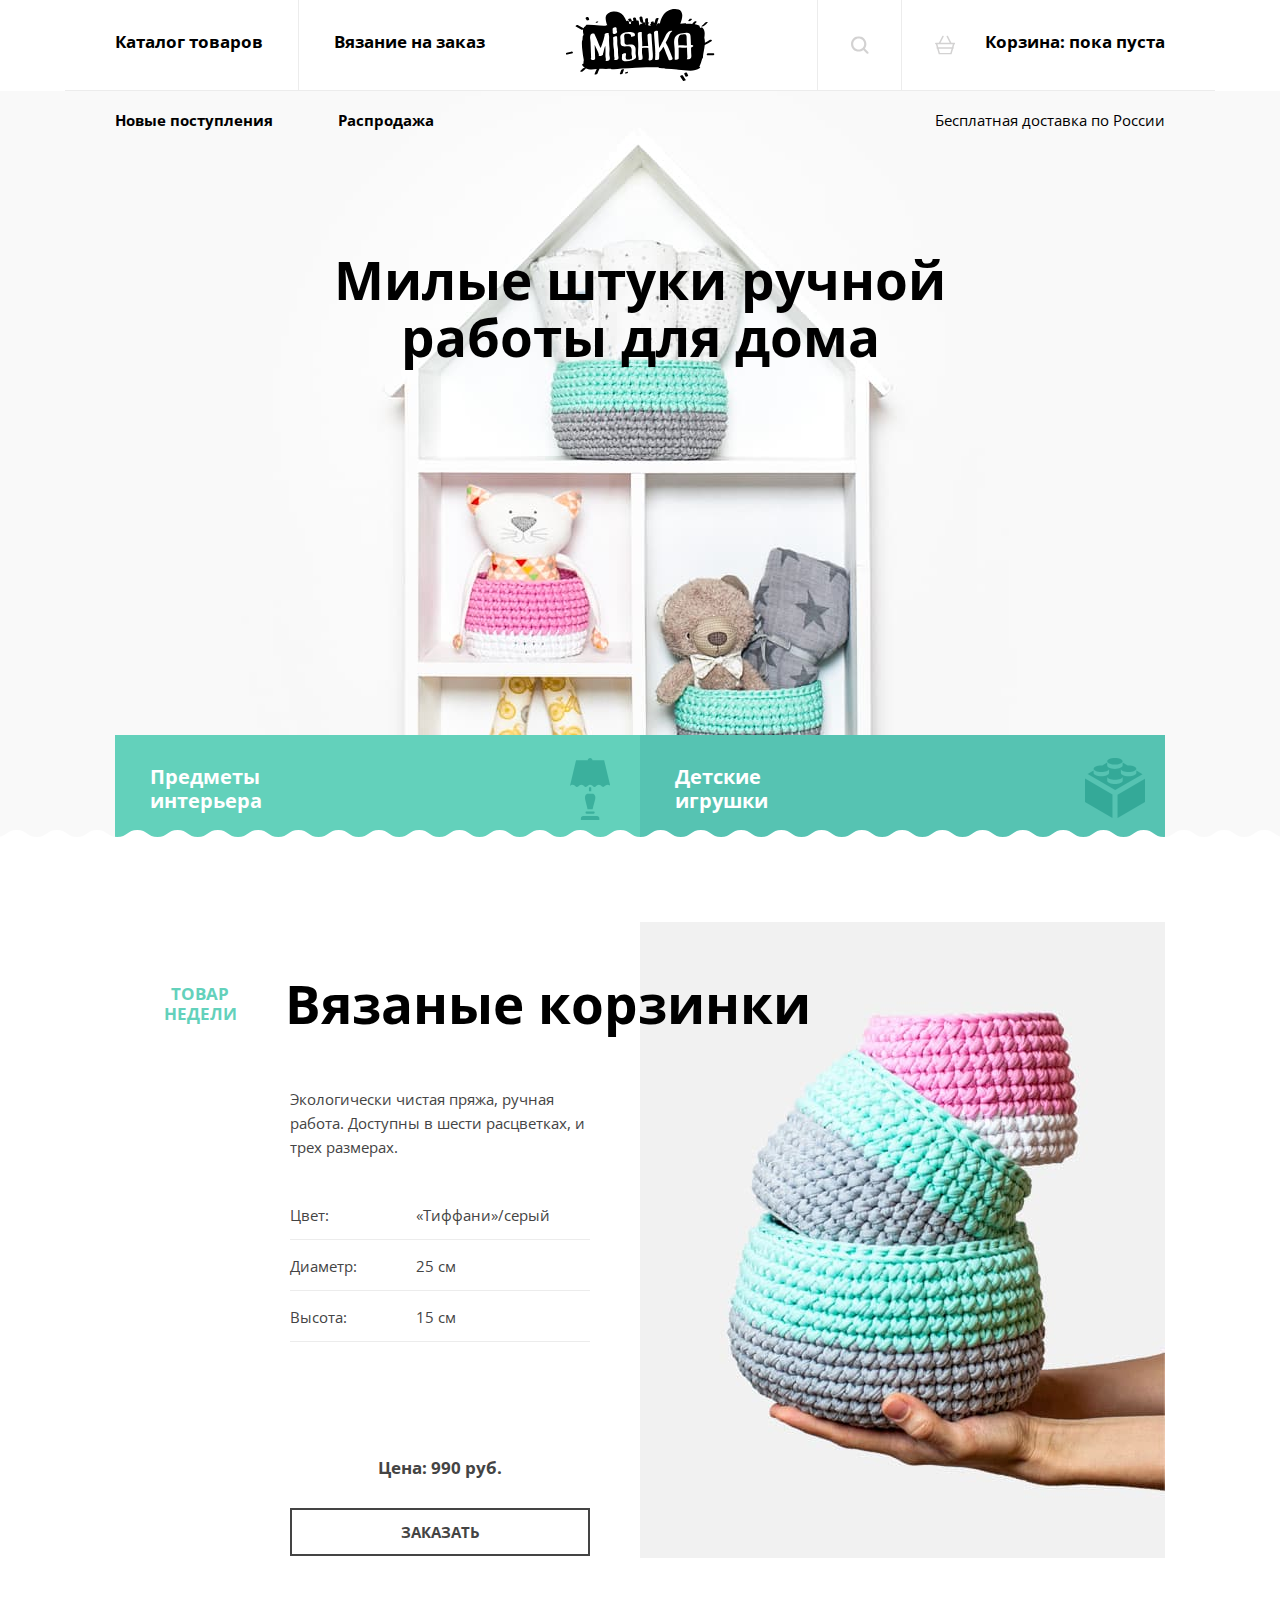
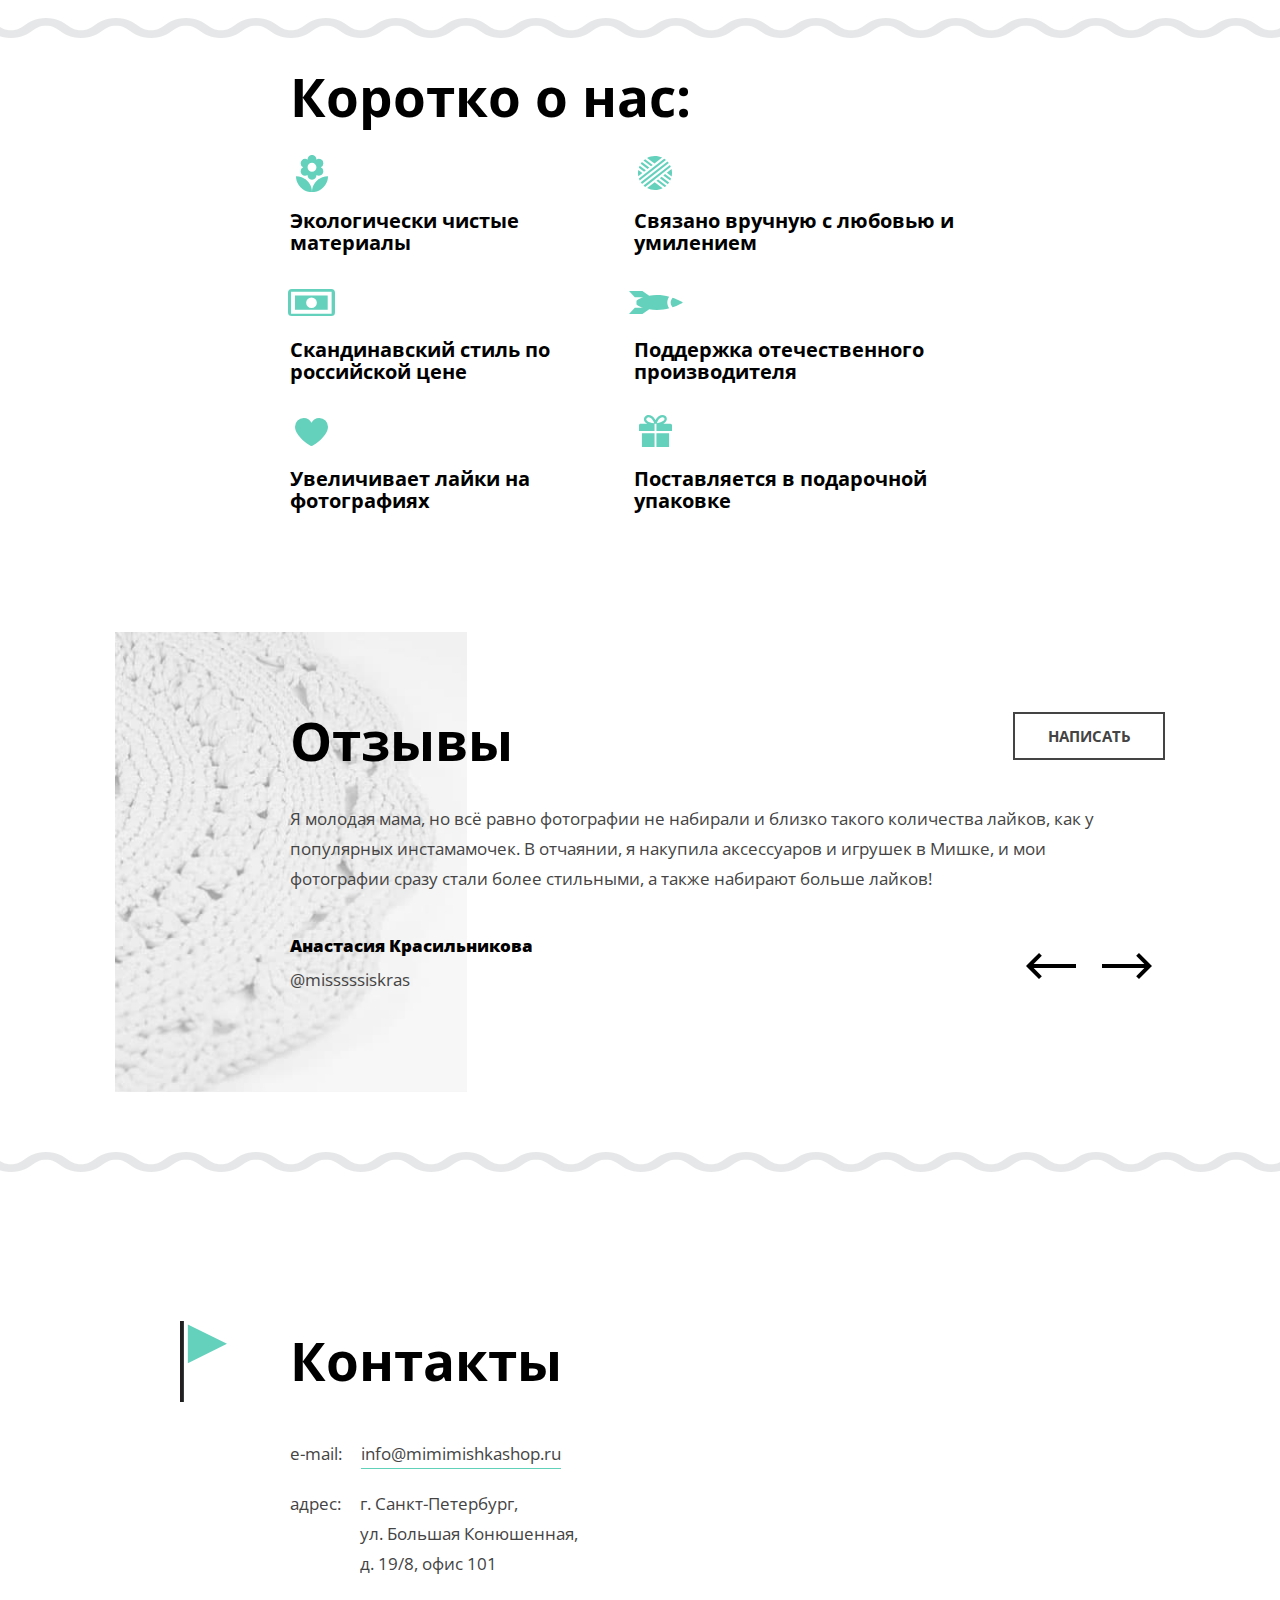
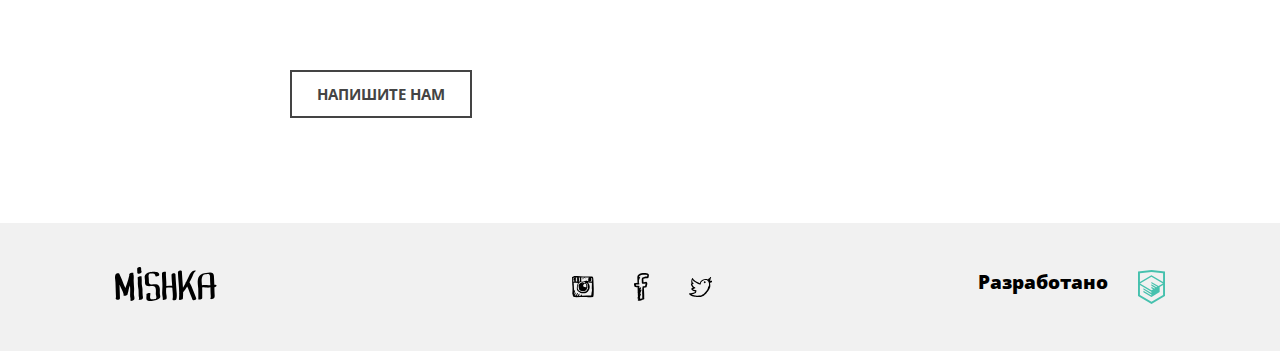
==== index.html @ 8f95d38f "ПÐраÐштinit" ====
<!DOCTYPE html>
<html lang="ru">
  <head>
    <meta charset="utf-8">
    <meta name="viewport" content="width=device-width, initial-scale=1">
    <title>HTML Academy: Мишка</title>
    <link href="https://fonts.googleapis.com/css?family=Open+Sans:400,700&display=swap&subset=cyrillic" rel="stylesheet">
    <link rel="stylesheet" href="css/style.css">
  </head>
  <body>
    <header class="header">
      <a class="header__logo">
        <picture>
          <source media="(min-width: 1150px)" srcset="img/logo-desktop.svg">
          <source media="(min-width: 768px)" srcset="img/logo-tablet.svg">
          <img class="header__logo-img" src="img/logo-mobile.svg" width="86" height="35" alt="Интернет магазин вещей ручной работы Мишка">
        </picture>
      </a>
      <button class="header__burger header__burger--closed header__burger--nojs" type="button">
        <span class="visually-hidden">Открыть меню</span>
      </button>
      <nav class="header__nav-wrp">
          <ul class="header__nav-list header__nav-list--first">
            <li class="header__nav-item header__nav-item--less">
              <a href="catalog.html" class="header__nav-link">Каталог товаров</a>
            </li>
            <li class="header__nav-item header__nav-item--less">
              <a href="form.html" class="header__nav-link">Вязание на заказ</a>
            </li>
          </ul>
          <ul class="header__nav-list header__nav-list--second">
              <li class="header__nav-item header__nav-item--svg">
                <a class="header__nav-link header__nav-link--search" title="Поиск по сайту" href="">
                  <svg class="header__nav-svg" version="1.1" id="Layer_1" xmlns="http://www.w3.org/2000/svg" xmlns:xlink="http://www.w3.org/1999/xlink" x="0px" y="0px" width="17.6px" height="17.6px" fill="#d3d2d2" viewBox="-0.8 -0.8 17.6 17.6" enable-background="new -0.8 -0.8 17.6 17.6" xml:space="preserve">
                    <path d="M16.47,14.93l-3.415-3.415C14.02,10.226,14.6,8.634,14.6,6.899c0-4.253-3.447-7.699-7.7-7.699 S-0.8,2.646-0.8,6.899s3.446,7.7,7.699,7.7c1.734,0,3.326-0.58,4.613-1.546l3.417,3.416c0.203,0.202,0.418,0.33,0.771,0.33 c0.607,0,1.1-0.492,1.1-1.1C16.8,15.459,16.739,15.2,16.47,14.93z M1.399,6.899c0-3.038,2.462-5.5,5.5-5.5s5.5,2.462,5.5,5.5 s-2.462,5.5-5.5,5.5S1.399,9.938,1.399,6.899z"/>
                  </svg>                  
                Поиск по сайту</a>
              </li>
              <li class="header__nav-item header__nav-item--svg">
                <a class="header__nav-link" title="Корзина" href="">
                  <svg class="header__nav-svg" version="1.1" id="Layer_1" xmlns="http://www.w3.org/2000/svg" xmlns:xlink="http://www.w3.org/1999/xlink" x="0px" y="0px" width="20.294px" height="18.849px" fill="#d3d2d2" viewBox="264.205 370.961 20.294 18.849" enable-background="new 264.205 370.961 20.294 18.849" xml:space="preserve">
                    <path d="M283.75,378.19h-3.151l-3.407-6.814c-0.185-0.37-0.634-0.52-1.006-0.335 c-0.371,0.186-0.521,0.636-0.335,1.006l3.071,6.143h-9.138l3.072-6.143c0.185-0.371,0.035-0.821-0.335-1.006 c-0.37-0.185-0.821-0.035-1.006,0.335l-3.407,6.814h-3.151c-0.414,0-0.75,0.336-0.75,0.75s0.336,0.75,0.75,0.75h0.157l0.855,2.991 c-0.187,0.137-0.316,0.347-0.316,0.595c0,0.396,0.309,0.71,0.697,0.739l1.656,5.795h12.697l1.656-5.795 c0.388-0.028,0.698-0.344,0.698-0.739c0-0.249-0.129-0.459-0.316-0.596l0.854-2.991h0.157c0.414,0,0.75-0.336,0.75-0.75 S284.164,378.19,283.75,378.19z M279.569,388.311h-10.433l-1.224-4.284h12.881L279.569,388.311z M281.222,382.526h-13.739 l-0.81-2.836h15.359L281.222,382.526z"/>
                  </svg>
                Корзина: пока пуста</a>
              </li>
          </ul>
          <ul class="header__nav-list header__nav-list--third">
            <li class="header__nav-item header__nav-item--lesstwo">
              <a class="header__nav-link" href="">
                Новые поступления
              </a>
            </li>
            <li class="header__nav-item header__nav-item--lesstwo">
              <a class="header__nav-link" href="">
                Распродажа
              </a>
            </li>
          </ul>
          <ul class="header__nav-list header__nav-list--small">
            <li class="header__nav-item header__nav-item--small">
              <p class="header__nav-info">
                Бесплатная доставка по России
              </p>
            </li>
          </ul>
      </nav>
    </header>
    <main class="main">
      <div class="main__title-index-wrap">
        <h1 class="box main__title-index">Милые штуки ручной работы для дома</h1>
      </div>
      <section class="category">
        <ul class="category__list">
          <li class="category__item category__item--subject">
            <a class="category__link category__link--interior" href="">Предметы<br> интерьера</a>
          </li>
          <li class="category__item category__item--toy">
            <a class="category__link category__link--toy" href="">Детские<br> игрушки</a>
          </li>
        </ul>
      </section>
      <section class="box weekly-product">
        <div class="weekly-product__title-wrapper">
          <h2 class="weekly-product__title">Вязаные корзинки</h2>
          <h3 class="weekly-product__subtitle">Товар недели</h3>
        </div>
        <div class="weekly-product__wrapper" >
          <div class="weekly-product__inner">
            <p class="weekly-product__text">Экологически чистая пряжа, ручная работа. Доступны в шести расцветках, и трех размерах.</p>
            <table class="weekly-product__desc">
              <tr>
                <td class="weekly-product__field">Цвет:</td>
                <td class="weekly-product__value">«Тиффани»/серый</td>
              </tr>
              <tr>
                <td class="weekly-product__field">Диаметр:</td>
                <td class="weekly-product__value">25 см</td>
              </tr>
              <tr>
                <td class="weekly-product__field">Высота:</td>
                <td class="weekly-product__value">15 см</td>
              </tr>
            </table>
          </div>
          <div class="weekly-product__wrap-img">
            <picture>
              <source media="(min-width: 1150px)" srcset="img/triple-set-desktop@1x.jpg 1x, img/triple-set-desktop@2x.jpg 2x">
              <source media="(min-width: 768px)" srcset="img/triple-set-tablet@1x.jpg 1x, img/triple-set-tablet@2x.jpg 2x">
              <img class="weekly-product__img" src="img/triple-set-mobile@1x.jpg" srcset="img/triple-set-mobile@2x.jpg 2x" width="" height="" alt="Вязаные корзинки">
            </picture>
          </div>
          <div class="weekly-product__inner-two">
            <p class="weekly-product__price">Цена: 990 руб.</p>
            <a class="button weekly-product__button" href="">Заказать</a>
          </div>
        </div>
      </section>
      <section class="box about-us">
        <h2 class="about-us__title">Коротко о нас:</h2>
        <ul class="about-us__list">
          <div class="about-us__wrap-first">
            <li class="about-us__item about-us__item--flower">
              Экологически чистые материалы
            </li>
            <li class="about-us__item about-us__item--money">
              Скандинавский стиль по российской цене
            </li>
            <li class="about-us__item about-us__item--heart">
              Увеличивает лайки на фотографиях
            </li>
          </div>
          <div class="about-us__wrap-second">
            <li class="about-us__item about-us__item--ball">
              Связано вручную с любовью и умилением
            </li>
            <li class="about-us__item about-us__item--rocket">
              Поддержка отечественного производителя
            </li>
            <li class="about-us__item about-us__item--gift">
              Поставляется в подарочной упаковке
            </li>
          </div>
        </ul>
      </section>
      <section class="box reviews">
        <div class="reviews__wrap-first">
          <h2 class="reviews__title">Отзывы</h2>
          <ul class="reviews__list">
            <li class="reviews__item">
              <blockquote class="reviews__comment">
                <p class="reviews__text">
                  Я молодая мама, но всё равно фотографии не набирали и близко такого количества лайков, как у популярных инстамамочек. В отчаянии, я накупила аксессуаров и игрушек в Мишке, и мои фотографии сразу стали более стильными, а также набирают больше лайков!
                </p>
                <strong class="reviews__author">Анастасия Красильникова</strong>
                <a href="" class="reviews__link">@misssssiskras</a>
              </blockquote>
            </li>
          </ul>
        </div>
        <div class="reviews__wrap-second">
          <div class="reviews__wrap-arrow">
            <button class="reviews__arrow" type="button">
              <img class="reviews__arrow-img" src="img/icon-left-arrow.svg" alt="Предыдущий отзыв">
            </button>
            <button class="reviews__arrow" type="button">
              <img class="reviews__arrow-img" src="img/icon-right-arrow.svg" alt="Следующий отзыв">
            </button>
          </div>
          <a class="button reviews__button" href="">Написать</a>
        </div>
      </section>
      <section class="contacts">
        <div class="contacts__wrapper">
          <address class="box contacts__address address">
            <h2 class="address__title">Контакты</h2>
            <div class="address__wrap">
              <div class="address__wrap-mail">
                <span class="address__subtitle">e-mail:</span>
                <a class="address__text address__text--link" href="mailto:info@mimimishkashop.ru">info@mimimishkashop.ru</a>
              </div>
              <div class="address__wrap-adrs">
                <span class="address__subtitle">адрес:</span>
                <p class="address__text">г. Санкт-Петербург,<br>
                  ул. Большая Конюшенная,<br>
                  д. 19/8, офис 101
                </p>
              </div>
            </div>
          </address>
          <section class="contacts__map">
            <iframe class="contacts__iframe" src="https://www.google.com/maps/embed?pb=!1m18!1m12!1m3!1d1998.6037872533261!2d30.320858715717414!3d59.93871648187617!2m3!1f0!2f0!3f0!3m2!1i1024!2i768!4f13.1!3m3!1m2!1s0x4696310fca145cc1%3A0x42b32648d8238007!2z0JHQvtC70YzRiNCw0Y8g0JrQvtC90Y7RiNC10L3QvdCw0Y8g0YPQuy4sIDE5LzgsINCh0LDQvdC60YIt0J_QtdGC0LXRgNCx0YPRgNCzLCDQoNC-0YHRgdC40Y8sIDE5MTE4Ng!5e0!3m2!1sru!2sua!4v1575558655954!5m2!1sru!2sua" width="" height="" frameborder="0" style="border:0;" allowfullscreen=""></iframe>
          </section>
          <div class="box contacts__wrap-button">
            <a class="button contacts__button" href="">Напишите нам</a>
          </div>
        </div>
      </section>
    </main>
    <footer class="footer">
      <div class="box footer__wrapper">
        <a class="footer__logo">
          <svg width="101.615px" height="34.056px" fill="#000">
            <g>
              <path d="M19.135,21.495c-0.083-2.683-0.51-5.347-0.475-8.035c0.028-2.174,0.389-4.41-0.36-6.495 c0.047-0.237,0.096-0.473,0.14-0.711c0.193-1.045-3.271-0.492-3.813,0.464c-0.343,0.28-0.519,0.615-0.375,0.957 c0.037,0.086,0.069,0.174,0.102,0.261c-0.656,3.204-1.57,6.306-2.621,9.412c-0.402,1.188-0.888,2.349-1.298,3.533 c-0.582-1.104-1.169-2.194-1.643-3.377C7.418,14.071,6.18,10.602,4.505,7.298C4.695,5.77,1.301,5.93,0.632,7.33 c-0.809,1.694-0.705,3.403-0.438,5.214c0.3,2.042,0.353,4.05,0.377,6.111c0.047,3.976,0.358,7.943,0.417,11.919 c-0.354,0.395-0.461,0.881-0.091,1.375c0.162,0.216,0.361,0.382,0.571,0.549c0.904,0.724,3.5,0.107,3.496-1.271 c-0.014-4.123-0.312-8.238-0.42-12.358c-0.011-0.404-0.018-0.807-0.024-1.21c0.057,0.145,0.114,0.29,0.171,0.434 c0.64,1.604,1.31,3.163,2.185,4.654c0.868,1.478,1.303,3.064,1.803,4.677c-0.189,0.217-0.303,0.462-0.233,0.708 c-0.039,0.18,0.07,0.292,0.251,0.36c0.639,0.548,1.841,0.274,2.509-0.007c0.287-0.121,0.561-0.261,0.826-0.424 c0.345-0.212,0.883-0.679,0.729-1.159c-0.03-0.093-0.058-0.186-0.087-0.279c0.47-1.27,0.709-2.589,0.965-3.93 c0.272-1.428,0.782-2.78,1.295-4.133c0.052,0.619,0.106,1.238,0.156,1.855c0.204,2.554,0.033,5.072,0.007,7.626 c-0.008,0.847,0.054,1.633,0.219,2.461c0.068,0.343,0.367,1.808,0.281,1.887c-0.611,0.564-0.433,1.257,0.385,1.437 c0.915,0.201,2.081-0.105,2.77-0.742c1.198-1.106,0.632-2.845,0.361-4.241C18.661,26.501,19.208,23.879,19.135,21.495z"/>
              <path d="M27.499,22.17c-0.074-1.988-0.765-3.862-0.774-5.872c-0.011-2.305,0.181-4.593-0.155-6.886 c-0.106-0.725-4.056,0.1-3.917,1.05c0.309,2.11,0.197,4.229,0.159,6.354c-0.037,2.044,0.468,3.898,0.73,5.904 c0.269,2.054-0.084,4.157,0.149,6.213c0.109,0.962,0.75,2.743,0.089,3.58c-0.42,0.532,1.469,0.342,1.553,0.326 c0.769-0.142,1.793-0.392,2.304-1.038c0.653-0.828,0.196-2.426,0.053-3.357C27.374,26.385,27.576,24.249,27.499,22.17z"/>
              <path d="M43.828,18.851c-2.062-2.784-5.889-0.78-8.561-1.54c-1.377-0.392-1.395-2.271-1.392-3.396 c0.004-1.426-0.114-2.732-0.273-4.146c-0.119-1.052-0.024-2.121,0.746-2.904c0.142-0.144,0.859-0.336,0.81-0.339 c0.354-0.061,0.676-0.076,1.067-0.093c1.549-0.066,4.613,0.232,4.019,2.483c-0.266,1.01,3.596,0.431,3.877-0.637 c1.213-4.598-7.284-3.714-9.686-3.078C32.225,5.789,29.787,7.047,29.66,9.6c-0.061,1.219,0.273,2.379,0.325,3.587 c0.061,1.39-0.198,2.776,0.289,4.118c1.082,2.982,5.52,1.576,7.778,1.745c3.845,0.287,2.697,5.469,2.748,7.883 c0.027,1.288,1.181,3.429,0.211,4.507c-0.595,0.662-1.982,0.699-2.792,0.768c-0.813,0.068-2.201,0.312-2.742-0.461 c-0.993-1.418,0.091-3.799-0.121-5.425c-0.121-0.924-4.066-0.095-3.917,1.05c0.342,2.627-1.399,6.145,2.402,6.596 c2.441,0.289,5.191-0.161,7.5-0.928c1.196-0.396,2.307-0.942,3.243-1.793c1.035-0.941,0.694-2.348,0.417-3.547 C44.324,24.782,45.732,21.421,43.828,18.851z"/>
              <path d="M61.155,18.662c-0.122-3.777-0.69-7.513-0.706-11.297c-0.008-1.971-3.963-1.305-3.957,0.343 c0.015,3.608,0.497,7.167,0.682,10.764c0.004,0.074,0.008,0.147,0.013,0.221c-1.949-0.018-3.899,0.177-5.853,0.246 c0.201-4.633-0.611-9.227-0.435-13.857c0.022-0.582-3.874-0.09-3.917,1.049c-0.171,4.475,0.587,8.915,0.453,13.392 c-0.064,2.136-0.245,4.264-0.259,6.402c-0.007,1.095,0.171,2.183,0.329,3.263c0.146,0.999,0.484,2.331,0.182,3.318 c-0.237,0.772,3.561,0.29,3.862-0.694c0.544-1.778-0.222-4.039-0.405-5.839c-0.175-1.725-0.039-3.499,0.083-5.248 c2.03-0.13,4.059-0.297,6.08-0.012c0.09,1.378,0.196,2.754,0.322,4.134c0.105,1.157,0.179,2.313,0.196,3.475 c0.015,1.019,0.142,2.496-0.221,3.461c-0.773,2.057,3.15,1.889,3.723,0.364c0.703-1.87,0.502-4.199,0.383-6.164 C61.562,23.54,61.233,21.109,61.155,18.662z"/>
              <path d="M78.087,23.136c-0.939-2.758-2.373-5.177-3.616-7.797c1.001-1.949,2.018-3.898,2.932-5.888 c0.831-1.808,1.446-3.819,3.08-5.092c0.574-0.447,0.55-0.896-0.255-0.951c-0.875-0.061-2.064,0.192-2.77,0.742 c-1.485,1.158-2.427,2.563-3.201,4.268c-0.932,2.051-1.896,4.063-2.914,6.075c-0.074,0.147-0.149,0.295-0.224,0.443 c-0.49,0.315-0.785,0.762-0.639,1.266c-0.792,1.563-1.6,3.117-2.499,4.61c-0.299-5.534-0.955-11.061-1.15-16.6 c-0.045-1.27-3.971-0.479-3.917,1.049c0.243,6.868,1.219,13.719,1.286,20.587c-0.016,0.017-0.031,0.034-0.047,0.051 c-0.301,0.308-0.19,0.494,0.051,0.602c0.002,1.75-0.059,3.501-0.209,5.254c-0.472,0.745,0.463,1.139,1.084,1.139 c0.032,0,0.064,0,0.096,0c0.739,0,2.626-0.35,2.718-1.364c0.191-2.1,0.251-4.196,0.232-6.291c1.59-1.715,2.89-3.63,4.055-5.635 c0.759,1.48,1.482,2.972,1.989,4.582c0.861,2.741,2.299,5.261,3.131,8.014c0.544,1.806,4.457,0.738,3.917-1.049 C80.388,28.398,79.013,25.854,78.087,23.136z"/>
              <path d="M101.59,18.501c-0.21-0.832-1.372-0.849-2.271-0.77c-0.012-0.335-0.02-0.671-0.036-1.006 c-0.125-2.661-0.165-5.379-0.392-8.032c-0.209-2.458-1.585-3.337-3.972-3.247c-2.416,0.092-5.229,0.527-7.482,1.403 c-2.607,1.014-4.058,2.935-4.559,5.681c-0.549,3.014,0.24,6.219,0.373,9.246c0.154,3.503,0.066,7.014,0.062,10.519 c0,0.573,3.916,0.031,3.917-1.049c0.003-2.776,0.042-5.551,0-8.327c-0.013-0.818-0.051-1.632-0.102-2.444 c1.369-0.593,3.687,0.012,5.05,0.141c1.107,0.104,2.169-0.166,3.244-0.292c0.021,2.312,0.107,4.635,0.202,6.944 c0.049,1.184,0.477,3.53-0.354,4.511c-0.437,0.516,1.48,0.343,1.555,0.33c0.793-0.146,1.761-0.401,2.303-1.041 c0.949-1.12,0.456-3.79,0.401-5.126c-0.078-1.91-0.102-3.824-0.141-5.737C100.542,20.058,101.805,19.351,101.59,18.501z M86.972,18.351c-0.103-1.245-0.217-2.49-0.303-3.743c-0.16-2.331,0.117-5.583,2.29-6.999c0.58-0.379,1.675-0.315,2.354-0.438 c0.97-0.176,1.956-0.389,2.829,0.19c1.21,0.802,0.912,3.657,0.911,4.869c-0.003,2.005,0.207,4.001,0.31,6.003 c-0.552,0.055-1.111,0.089-1.683,0.076C91.394,18.256,89.136,17.896,86.972,18.351z"/>
              <path d="M24.108,6.7c0.521-0.05,1.045-0.226,1.477-0.524c0.085-0.072,0.171-0.144,0.256-0.216c0.52-0.335,0.972-0.827,0.728-1.361 c-0.504-1.105-0.423-2.231-0.416-3.414c0.006-0.958-0.963-1.246-1.781-1.174c-0.723,0.063-2.168,0.581-2.175,1.52 c-0.006,0.993-0.071,2.016,0.109,2.992c-0.047,0.113-0.074,0.239-0.104,0.355c-0.055,0.212,0.016,0.42,0.142,0.59 c0,0.045,0.002,0.089,0.002,0.134c0.005,0.112,0.01,0.224,0.015,0.335c0.073,0.232,0.216,0.409,0.429,0.53 C23.178,6.7,23.668,6.742,24.108,6.7z"/>
            </g>
          </svg>          
        </a>
        <ul class="footer__social-list">
          <li class="footer__social-item">
            <a class="footer__social-link" href="https://www.instagram.com/">
              <svg version="1.1" id="Layer_1" xmlns="http://www.w3.org/2000/svg" xmlns:xlink="http://www.w3.org/1999/xlink" x="0px" y="0px" width="21.769px" height="21.334px" fill="#000" viewBox="53.115 53.19 21.769 21.334" enable-background="new 53.115 53.19 21.769 21.334" xml:space="preserve">
                <g id="instagram">
                  <g>
                    <path d="M74.881,65.336c-0.013-2.395-0.344-4.788-0.303-7.135c-0.023-0.788-0.086-1.535-0.152-2.278 c-0.105-0.3-0.111-0.699-0.152-1.062c-0.26-0.17-0.222-0.64-0.456-0.835c-0.423-0.233-1.201-0.114-1.744-0.22 c-0.657-0.026-1.254-0.115-1.899-0.153c-1.936-0.101-3.973-0.076-5.996-0.076c-2.001,0-3.954-0.145-5.695-0.379h-2.202 c-0.097,0.004-0.105,0.098-0.227,0.076c-0.599,0.034-1.077,0.188-1.595,0.303c-0.21,0.119-0.421,0.235-0.683,0.304 c-0.136,0.192-0.513,0.145-0.607,0.379c-0.186,0.212,0.185,0.451,0,0.607v0.911c0.173,0.13,0.027,0.58,0.075,0.835v0.987 c-0.017,1.281,0.134,2.397,0.076,3.72c0.467,2.762,0.374,6.537,0.076,9.413c0.155,0.579,0.363,1.105,0.455,1.746 c0.256,0.479,0.335,1.133,0.683,1.52c0.502,0.206,1.233,0.186,1.898,0.229c0.383,0.098,0.667,0.293,1.14,0.30 c2.843-0.21,5.496-0.154,8.427-0.229c2.704,0.24,5.802,0.188,8.275-0.228c0.195-0.134,0.128-0.529,0.228-0.76 c-0.056-0.385,0.207-0.449,0.228-0.759C74.862,70.157,74.895,67.763,74.881,65.336z M61.899,59.111 c0.757-0.153,1.48-0.341,2.429-0.304c0.71,0.076,1.287,0.283,1.897,0.456c0.116,0.184-0.243,0.547,0.153,0.684v0.076 c0.059,0.017,0.149,0.002,0.151,0.076c0.445,0.035,0.794,0.167,1.063,0.379c0.45,0.055,0.536,0.476,1.138,0.3 c-0.091,0.213-0.084,0.524-0.075,0.835c0.324,1.183,0.475,2.81,0.303,4.252c-0.164,0.163-0.215,0.442-0.303,0.683 c-0.311,0.322-0.481,0.785-0.836,1.062c-0.095,0.236-0.25,0.408-0.454,0.533c-0.116,0.213-0.206,0.452-0.457,0.53 c-0.298,0.163-0.577,0.011-0.834-0.076c-0.446,0.162-0.904,0.312-1.215,0.607c-0.816-0.096-1.648-0.175-2.43-0.304 c-0.242-0.139-0.487-0.273-0.835-0.305c-0.227-0.204-0.496-0.364-0.836-0.455c-0.101-0.127-0.337-0.118-0.455-0.229 c-0.198-0.029-0.229-0.227-0.456-0.229c-0.118-0.412-0.443-0.618-0.532-1.062c-0.226-0.331-0.308-0.805-0.455-1.215 c-0.043-1.434,0.091-2.692,0.379-3.796c0.346-0.591,0.779-1.094,1.138-1.67c0.249,0.021,0.365-0.09,0.38-0.304 c0.306,0.053,0.434-0.072,0.684-0.075C61.698,59.568,61.71,59.251,61.899,59.111z M60.229,56.378 c-0.117-0.263-0.066-0.691-0.075-1.062c-0.007-0.285,0.278-0.279,0.304-0.532c-0.003-0.074-0.093-0.059-0.152-0.076 c0.126-0.146,0.701-0.097,0.834,0c0.132,0.537-0.354,0.455-0.531,0.684c0.011,0.167,0.322,0.032,0.456,0.076 c0.029,0.854-0.059,1.496,0,2.202h-0.456c-0.007,0.234,0.229,0.226,0.456,0.228c-0.059,0.286,0.092,0.363,0.075,0.607 c-0.226,0.153-0.716,0.042-1.062,0.075C59.975,57.986,60.313,57.205,60.229,56.378z M59.546,54.784 c0.088-0.013,0.134,0.016,0.151,0.076c0.179,0.253,0.01,0.683-0.076,0.911C59.448,55.592,59.595,55.089,59.546,54.784z M59.698,56.606c-0.132-0.069-0.168-0.237-0.152-0.456C59.678,56.221,59.713,56.388,59.698,56.606z M59.698,57.973 c-0.058,0.139-0.082-0.045-0.076-0.152C59.68,57.682,59.703,57.866,59.698,57.973z M59.546,58.201 c0.175-0.024,0.084,0.219,0.228,0.227c-0.009,0.193-0.283,0.179-0.38,0.077C59.433,58.393,59.507,58.312,59.546,58.201z M57.192,56.985c0.006-0.108,0.013-0.214-0.076-0.228c-0.073-0.733,0.13-1.415,0-1.973c0.25-0.155,0.769-0.042,1.139-0.077v1.139 c-0.088,0.064-0.203,0.101-0.379,0.077c-0.054,0.28,0.324,0.131,0.379,0.304c0.008,0.853-0.056,1.777,0.152,2.429 c-0.565-0.059-0.906,0.107-1.442,0.076c0.097-0.612-0.019-1.435,0.531-1.594C57.484,56.997,57.239,57.091,57.192,56.985z M56.661,56.985c-0.204,0.021-0.217-0.534-0.077-0.607C56.912,56.384,56.833,56.879,56.661,56.985z M56.509,57.973 c0.077-0.312,0.034-0.304,0.075-0.683C56.812,57.303,56.844,58.06,56.509,57.973z M56.737,55.923 c-0.263,0.054-0.273-0.266-0.153-0.38C56.847,55.49,56.856,55.81,56.737,55.923z M56.737,54.784 c0.033,0.159-0.052,0.201-0.076,0.304c-0.176,0.023-0.084-0.219-0.229-0.229C56.457,54.757,56.623,54.797,56.737,54.784z M56.509,58.505c0.148-0.031,0.11,0.345-0.076,0.227C56.473,58.67,56.512,58.608,56.509,58.505z M55.825,54.784 c0.029,0.259-0.438,0.32-0.379,0H55.825z M54.838,54.86c-0.034,0.219-0.326,0.179-0.379,0.379 C54.245,55.069,54.543,54.771,54.838,54.86z M54.383,55.619c0.226-0.205,0.451-0.41,0.684-0.607 c-0.021-0.123,0.071-0.131,0.076-0.228h0.229c0.102,0.381-0.261,0.296-0.305,0.531c0.021,0.122-0.072,0.131-0.075,0.227 c0.02,0.335,0.121,0.588,0.075,0.988c-0.27,0.008-0.276,0.28-0.607,0.227C54.482,56.329,54.325,56.083,54.383,55.619z M54.459,58.884V57.29c0.195-0.185,0.396-0.364,0.607-0.532c0.295,0.489,0.179,1.392,0.455,1.897 C55.246,58.812,54.771,58.766,54.459,58.884z M72.68,69.968c-0.109,0.954-0.158,1.968-0.379,2.809 c-2.89,0.123-6.02,0.005-8.883,0.153c-0.199,0.045-0.273-0.031-0.229-0.229c-0.253,0-0.258,0.247-0.531,0.229 c0.201-0.336,0.438-0.898,0.151-1.291c-0.797,0.013-0.797,0.821-1.138,1.291c-0.686-0.053-1.137,0.127-1.823,0.075 c0.18-0.705,0.75-1.021,0.911-1.745c-0.395-0.55-0.989,0.138-1.214,0.455c-0.204,0.48-0.557,0.81-0.76,1.29H57.8 c0.238-0.469,0.489-0.926,0.759-1.366c0.171-0.512,0.625-0.741,0.683-1.367c-0.157-0.28-0.42-0.029-0.683,0 c-0.123,0.182-0.272,0.335-0.38,0.531c-0.232,0.376-0.501,0.714-0.684,1.14c-0.181,0.208-0.335,0.003-0.53,0.227 c-0.389,0.271-0.581,0.736-0.988,0.987c-0.174-0.06,0.039-0.356,0.153-0.38c0.045-0.181-0.096-0.55,0.075-0.607 c0.063-0.366,0.212-0.647,0.379-0.91c0.119-0.742,0.521-1.199,0.684-1.898c-0.559,0.099-0.674,0.643-0.988,0.987 c-0.212,0.445-0.542,0.772-0.683,1.291c-0.174-0.131-0.028-0.58-0.076-0.836c0.122-0.586,0.298-1.119,0.38-1.746 c0.133-0.22,0.173-0.535,0.228-0.834c0.168-0.209,0.046-0.61-0.077-0.761c-0.226,0.027-0.374,0.133-0.455,0.304 c-0.192-0.032-0.193,0.506-0.304,0.304c-0.045-2.587-0.451-4.812-0.456-7.438c0.026-0.331-0.183-0.424-0.228-0.685 c1.629,0.028,3.121,0.091,4.783,0.229c-0.089,0.139-0.199,0.257-0.304,0.379c-0.144,0.07-0.226,0.173-0.378,0.304 c-0.604,1.653-0.975,3.984-0.607,6.15c0.229,0.58,0.589,1.029,0.986,1.441c0.907,0.485,1.635,1.149,2.506,1.671 c1.701,0.361,3.84,0.369,5.541,0c0.236-0.12,0.484-0.226,0.685-0.38c1.364-1.242,2.753-2.459,2.961-4.859v-1.367 c-0.197-1.598-0.688-2.905-1.747-3.644c0.331-0.22,1.099,0.043,1.67,0.076c0.223,0.013,0.447,0.014,0.684,0 c0.408-0.024,0.928-0.055,1.443,0c0.144,0.187,0.113,0.544,0.228,0.76c-0.062,1.684-0.192,3.3-0.152,5.087 c0.103,0.454,0.127,0.986,0.229,1.441C73.046,68.209,72.9,69.126,72.68,69.968z M73.059,58.808 c-0.639-0.12-1.232-0.284-1.897-0.379c0.072-0.333,0.799-0.01,0.987-0.228c0.385-0.223,0.295-0.92,0.304-1.51 c0.032-0.348,0.114-0.644,0.076-1.063c-0.401-0.951-1.783-0.421-2.886-0.455c-0.225,0.718-0.47,1.8-0.304,2.657 c0.169,0.49,1.024,0.292,1.519,0.456c-0.14,0.332-0.688,0.057-0.987,0.076c-0.296-0.083-0.707-0.052-0.986-0.151 c-2.285,0.078-4.284,0.004-6.529,0.151c0.117-1.248,0.063-2.465-0.076-3.645h3.112c-0.344,0.364-0.912,0.507-1.29,0.835 c-0.44,0.244-0.861,0.505-1.139,0.911c0.249,0.134,0.535-0.245,0.759-0.379c0.355-0.074,0.479-0.381,0.835-0.455 c0.423-0.438,1.096-0.625,1.67-0.912c0.378-0.022,0.697,0.013,0.987,0.077c1.283,0.007,2.456,0.126,3.796,0.076 c0.614,0.145,1.45,0.069,1.974,0.304c0.107,0.298,0.231,0.579,0.305,0.911C73.297,57.071,73.14,57.901,73.059,58.808z M67.214,55.088C67.324,55.041,67.205,54.996,67.214,55.088L67.214,55.088z M67.214,55.088c-0.529,0.154-1.019,0.348-1.367,0.682 C66.331,55.572,66.906,55.464,67.214,55.088z M68.276,55.695C68.387,55.648,68.269,55.604,68.276,55.695L68.276,55.695z M66.53,56.606c0.727-0.158,1.181-0.591,1.746-0.911c-0.437,0.019-0.592,0.32-0.987,0.379 C67.074,56.291,66.689,56.334,66.53,56.606z M65.847,55.771C65.736,55.818,65.854,55.863,65.847,55.771L65.847,55.771z M65.164,56.378C65.274,56.332,65.156,56.286,65.164,56.378L65.164,56.378z M65.089,56.454c0.063,0.014,0.07-0.03,0.075-0.076 C65.1,56.364,65.092,56.408,65.089,56.454z M65.012,56.53c0.064,0.014,0.072-0.03,0.077-0.076 C65.022,56.441,65.017,56.483,65.012,56.53z M64.178,57.138c0.346-0.134,0.613-0.348,0.834-0.607 C64.664,56.664,64.397,56.878,64.178,57.138z M66.454,58.125c0.533-0.049,0.749-0.416,1.215-0.531 c0.284-0.298,0.784-0.381,0.987-0.76c-0.56,0.023-0.766,0.399-1.216,0.531C67.156,57.662,66.689,57.778,66.454,58.125z M64.178,57.138C63.861,57.064,64.162,57.365,64.178,57.138L64.178,57.138z M63.645,57.517c0.021,0.021,0.115-0.037,0.076-0.077 C63.7,57.42,63.605,57.478,63.645,57.517z M66.454,58.125C66.344,58.172,66.461,58.216,66.454,58.125L66.454,58.125z M65.314,59.946c-0.223-0.231-0.676-0.233-0.986-0.379c-0.697-0.038-1.223,0.093-1.746,0.229c-0.304,0.151-0.607,0.304-0.91,0.454 c-0.266,0.166-0.444,0.417-0.76,0.532c-0.205,0.225-0.352,0.51-0.684,0.607c-0.004,0.223-0.173,0.281-0.304,0.379 c-0.089,0.115-0.094,0.312-0.227,0.381c-0.007,0.12,0.036,0.29-0.076,0.303c0.108,1.512,0.291,2.948,0.683,4.177 c0.287,0.623,0.975,0.846,1.442,1.29c0.589,0.297,1.328,0.444,2.126,0.531c0.277-0.052,0.553-0.105,0.911-0.076 c1.209-0.209,2.098-0.736,2.81-1.441c0.1-0.281,0.252-0.508,0.455-0.684c-0.254-0.671,0.293-1.098,0.455-1.59 c0.002-1.344-0.201-2.48-0.607-3.415c-0.256-0.579-0.92-0.751-1.366-1.139c-0.059-0.018-0.15-0.003-0.151-0.077 C66.11,59.892,65.646,59.789,65.314,59.946z M61.899,64.273c-0.113-0.063-0.109-0.244-0.152-0.379 C62.003,63.816,61.865,64.131,61.899,64.273z M61.975,64.578c0.041-0.117,0.079-0.006,0.076,0.075 C62.011,64.771,61.972,64.658,61.975,64.578z M62.431,62.527c0.015-0.086,0.075-0.042,0.075,0 C62.492,62.614,62.431,62.57,62.431,62.527z M64.101,60.402c-0.203,0.258,0.041,0.576,0.077,0.836 C63.873,61.199,63.604,60.351,64.101,60.402z M64.48,64.35c-0.04-0.038,0.055-0.097,0.076-0.076 C64.596,64.312,64.502,64.371,64.48,64.35z M65.239,67.234c0.034-0.109,0.066,0.008,0.152,0 C65.373,67.331,65.241,67.311,65.239,67.234z M67.44,64.653c-0.233-0.057-0.145,0.208-0.379,0.152 c0.069-0.159,0.118-0.338,0.229-0.455C67.424,64.369,67.462,64.48,67.44,64.653z M66.303,60.857 c0.211,0.119,0.441,0.217,0.606,0.381c0.085,0.219,0.243,0.363,0.38,0.529c0.058,0.778,0.179,1.492,0.151,2.354 c-0.257,0.099-0.438,0.271-0.683,0.381c-0.78-0.006-1.358-0.212-1.897-0.456c-0.171-0.259-0.355-0.505-0.532-0.759v-1.062 c0.17-0.185,0.319-0.391,0.456-0.607c0.228-0.127,0.508-0.201,0.454-0.607c-0.038-0.062-0.078-0.124-0.075-0.229 c0.158,0.045,0.245,0.159,0.379,0.229C65.865,61.028,65.952,60.811,66.303,60.857z"/>
                  </g>
                </g>
              </svg>
            </a>
          </li>
          <li class="footer__social-item">
            <a class="footer__social-link" href="https://www.facebook.com/">
              <svg version="1.1" id="Layer_1" xmlns="http://www.w3.org/2000/svg" xmlns:xlink="http://www.w3.org/1999/xlink" x="0px" y="0px" width="14.962px" height="27.718px" fill="#000" viewBox="56.519 49.996 14.962 27.718" enable-background="new 56.519 49.996 14.962 27.718" xml:space="preserve">
                <g id="facebook">
                  <g>
                    <path d="M68.181,55.188c1.026,0.029,1.993,0,2.681-0.3c0.391-0.818,0.556-1.854,0.619-2.989 c-0.19-0.015-0.062-0.337-0.207-0.399c-0.029-0.202-0.278-0.195-0.309-0.398c-0.277-0.165-0.457-0.422-0.723-0.598 c-0.727-0.162-1.44-0.335-2.164-0.499c-0.849,0.044-1.895-0.103-2.58,0.1c-2.619-0.04-3.997,1.12-5.259,2.392 c-0.023,0.078-0.003,0.197-0.105,0.199c-0.574,1.587-0.125,3.621-0.204,5.581c0.099,0.436,0.107,0.958,0.204,1.395 c-0.998,0.296-2.212,0.387-3.402,0.499c-0.317,0.324-0.178,1.089-0.206,1.693c0.085,0.583,0.278,1.06,0.413,1.595 c0.211,0.193,0.596,0.396,0.825,0.498c0.065,0.029,0.071,0.082,0.103,0.1c0.506,0.268,1.451,0.008,2.268,0.1 c-0.136,1.978,0.256,3.915,0,5.68c0.007,0.327,0.295,0.382,0.208,0.798c-0.001,0.963-0.067,1.99,0.208,2.69 c-0.287,0.455-0.497,0.982-0.415,1.794c0.122,0.016,0.114,0.157,0.105,0.299c-0.075,0.47,0.643,0.175,0.515,0.698 c0.162,0.456-0.428,0.184-0.413,0.498v0.896c0.53,0.285,1.462,0.182,2.268,0.199c0.908-0.419,2.188-0.479,2.785-1.196 c0.459,0.235,0.916-0.014,1.238-0.199c-0.018-0.315,0.273-0.333,0.205-0.698c-0.004-0.328-0.173-0.496-0.103-0.896V71.83 c-0.206-2.293-0.048-4.938-0.309-7.176c0.888-0.105,1.917-0.075,2.578-0.398c0.357-0.451,0.377-1.23,0.516-1.895 c0.177-0.226,0.221-0.583,0.206-0.996c0.19-0.213,0.068-0.729,0.104-1.096c-0.141-0.595-0.168-1.3-0.825-1.39 c-0.884-0.235-2.043,0.595-2.991,0.299c0.049-1.134-0.293-2.342,0-3.388C66.761,55.609,67.461,55.39,68.181,55.188z M64.363,59.971c0.117,0.254,0.254,0.486,0.414,0.698c0.079,0.022,0.203,0.003,0.205,0.101c1.192,0.056,2.199-0.069,3.096-0.299 c0,0.998-0.271,1.733-0.518,2.492c-0.662,0.045-1.467,0.3-1.958,0.198c-0.276,0.165-0.372,0.506-0.62,0.698 c-0.049,0.441,0.142,0.495,0,0.797c-0.201,0.137-0.055,0.611-0.205,0.796v1.496c0.085,0.281-0.146,0.258-0.104,0.497v3.488 c-0.085,0.281,0.146,0.258,0.104,0.498v2.989c0.063,0.271-0.132,0.791,0.103,0.896c-0.07,0.364-0.412-0.021-0.824,0.1 c-0.528,0.122-0.926,0.369-1.548,0.4c0.117-0.353,0.32-0.622,0.311-1.097c0.049-0.381-0.365-0.312-0.516-0.49 c0.193-0.644,0.562-1.117,0.722-1.793c0.197-0.515,0.714-1.298,0.31-1.794c-0.522-0.105-0.521,0.293-0.826,0.398 c-0.022,0.077-0.002,0.196-0.103,0.199c-0.023,0.077-0.003,0.196-0.103,0.199c0.01,0.12-0.151,0.062,0,0 c0.022-0.078,0.002-0.197,0.103-0.199c0.023-0.077,0.002-0.197,0.103-0.199v-0.299c0.368-0.575,0.67-1.214,0.826-1.993 c0.191-0.28,0.283-0.656,0.412-0.997c0.156-0.262,0.34-0.869,0.104-1.195c-0.517,0.033-0.796,0.295-0.93,0.697 c-0.32-0.189,0.161-0.434,0.104-0.697c0.138-0.231,0.169-0.566,0.309-0.797c0.202-0.413,0.564-1.304,0-1.596 c-0.438-0.023-0.612,0.207-0.723,0.498c-0.214,0.191-0.43,0.383-0.516,0.698c-0.373-0.07-0.143-0.727-0.206-1.097 c-0.067-0.52,0.122-0.899,0-1.195c-0.56-0.799-2.026-0.105-3.197-0.299c-0.108-0.307-0.222-0.984-0.104-1.195 c1.045-0.088,2.479,0.201,3.197-0.199c0.024-0.078,0.003-0.197,0.104-0.199c0.094-0.723-0.271-1-0.515-1.396 c0.232-0.806,0.04-2.02,0.104-2.989c0.233-0.141,0.328-0.414,0.515-0.598c0.112-0.955,0.673-1.476,0.722-2.49 c-0.273,0.001-0.607-0.055-0.619,0.199c-0.302-0.114-0.382,0.479-0.515,0.199c-0.112-0.541,0.246-0.626,0.309-0.997 c0.599-0.418,1.212-0.82,1.856-1.195c1.741-0.244,4.648-0.449,6.086,0.198c0.051,0.616-0.287,0.854-0.207,1.496h-1.546 c-1.092,0.24-1.987,0.672-2.991,0.997c-0.24,0.066-0.276,0.331-0.516,0.398c-0.036,0.396-0.225,0.646-0.311,0.996 C64.182,57.424,64.394,58.582,64.363,59.971z"/>
                  </g>
                </g>
              </svg>
            </a>
          </li>
          <li class="footer__social-item">
            <a class="footer__social-link" href="https://twitter.com/">
              <svg version="1.1" id="Layer_1" xmlns="http://www.w3.org/2000/svg" xmlns:xlink="http://www.w3.org/1999/xlink" x="0px" y="0px" width="23.494px" height="20.168px" fill="#000" viewBox="52.253 53.771 23.494 20.168" enable-background="new 52.253 53.771 23.494 20.168" xml:space="preserve">
                <g id="twitter">
                  <g>
                    <path d="M75.706,57.855c-0.227-0.366-0.909-0.277-1.407-0.371h-1.112c0.142-0.353,0.343-0.646,0.52-0.963 c0.056-0.438,0.254-0.734,0.223-1.26c0.129-0.167,0.176-0.417,0.296-0.593c0.104-0.144,0.242-0.477,0.074-0.667 c-0.051-0.221-0.295-0.249-0.593-0.222c-0.088,0.036-0.169,0.079-0.222,0.148c-0.448,0.433-0.778,1.014-1.261,1.408 c-0.009,0.008-0.062,0-0.074,0c-0.087,0.005-0.033,0.046-0.075,0.074c-0.146,0.098-0.257,0.152-0.369,0.223 c-0.284,0.176-0.547,0.445-0.891,0.519c-0.529-0.211-1.156-0.326-1.852-0.37c-1.157,0.102-2.303,0.215-3.038,0.741 c-0.911,0.35-1.477,1.042-2.149,1.63c-0.049,0.32-0.342,0.398-0.37,0.741c-0.005,0.045-0.012,0.088-0.073,0.074 c0.043,0.241-0.051,0.345-0.074,0.519c-0.001,0.133,0.199,0.431,0,0.52c-0.822-0.12-1.485-0.63-2.149-0.964 c-0.718-0.36-1.468-0.604-2.074-1.111c-0.716-0.322-1.26-0.816-1.778-1.334c-0.208-0.312-0.542-0.496-0.667-0.89 c-0.379-0.164-0.175-0.912-0.741-0.889c-0.315-0.043-0.345,0.199-0.444,0.37c-0.07,0.227-0.361,0.232-0.371,0.519 c-0.004,0.046-0.011,0.088-0.074,0.075c-0.17,1.089-0.527,1.992-0.519,3.26c0.129,0.415,0.35,0.738,0.593,1.038 c-0.418,0.051-0.716,0.222-0.89,0.519c-0.06,1.073,0.378,1.647,0.742,2.297c0.134,0.384,0.352,0.685,0.593,0.963 c0.017,0.229,0.206,0.288,0.296,0.445c0.019,0.105,0.123,0.125,0.149,0.223c-0.04,0.105,0.289,0.18,0.073,0.221 c-0.413,0.131-1.016,0.07-1.259,0.371c-0.109,0.279-0.109,0.833,0,1.111c0.034,0.237,0.282,0.262,0.296,0.519 c0.499,0.417,1.082,0.747,1.631,1.112c0.574,0.166,1.211,0.271,1.852,0.37c-0.102,0.343-0.338,0.551-0.593,0.741 c-0.78,0.381-1.849,0.474-2.742,0.74c-0.555,0.038-0.956,0.23-1.556,0.223c-0.333,0.127-0.854,0.075-1.112,0.223 c-0.122,0.068-0.102,0.096-0.222,0.221c-0.134,0.412,0.111,0.74,0.444,0.89c-0.005,0.253,0.219,0.276,0.371,0.371 c0.089,0.183,0.254,0.29,0.445,0.37c0.544,0.468,1.268,0.759,1.927,1.112c0.83,0.183,1.648,0.376,2.52,0.519 c0.896,0.116,1.901,0.124,2.816,0.222h0.963c0.511,0.132,1.23,0.054,1.853,0.074c0.095-0.102,0.322-0.073,0.519-0.074 c0.522-0.269,1.196-0.385,1.631-0.74c0.574-0.241,0.989-0.642,1.557-0.89c0.866-0.765,1.937-1.324,2.519-2.37 c0.205-0.189,0.351-0.438,0.445-0.74c0.265-0.156,0.385-0.454,0.593-0.667c0.404-0.41,0.706-0.924,1.037-1.40 c0.319-0.496,0.576-1.054,0.89-1.556c-0.01-0.405,0.306-0.484,0.296-0.89c0.193-0.226,0.177-0.662,0.371-0.88 c-0.033-0.255,0.029-0.415,0.074-0.594c0.047-1.281-0.047-2.422-0.297-3.407c0.588-0.155,1.181-0.302,1.631-0.593 C75.418,58.93,75.891,58.533,75.706,57.855z M72.298,61.931c-0.153,0.859-0.615,1.41-1.038,2.001 c0.059,0.379-0.104,0.538-0.073,0.889c-0.158,0.312-0.287,0.652-0.371,1.037c-0.203,0.267-0.332,0.606-0.519,0.89 c-0.366,0.548-0.777,1.051-1.186,1.557c-0.378,0.56-0.912,0.965-1.334,1.481c-0.42,0.493-0.942,0.885-1.407,1.334 c-0.474,0.17-0.89,0.396-1.26,0.667c-0.232,0.09-0.463,0.18-0.667,0.296c-0.177,0.146-0.499,0.145-0.668,0.29 c-1.086,0.147-2.3,0.17-3.555,0.148c-1.031-0.105-2.115-0.159-3.039-0.371c-0.922-0.189-1.511-0.712-2.297-1.037 c0.153-0.242,0.634-0.154,0.963-0.222c0.031-0.166,0.394-0.003,0.444-0.149c0.257,0.06,0.285-0.109,0.52-0.07 c0.563-0.201,1.23-0.302,1.705-0.593c0.282-0.138,0.406-0.434,0.667-0.593c0.033-0.189,0.104-0.341,0.222-0.444 c0.047-0.275,0.201-0.441,0.148-0.815c0.111-0.21,0.299-0.343,0.296-0.667c-0.074-0.147-0.128-0.316-0.296-0.371 c-0.026-0.196-0.377-0.067-0.444-0.222c-0.255,0.032-0.416-0.029-0.593-0.075c-0.154-0.043-0.487,0.092-0.519-0.073 c-0.842-0.023-1.3-0.43-1.853-0.74c0.431-0.262,1.032-0.353,1.333-0.742c0.516-0.076,1.058-0.129,1.112-0.666 c0-0.717-0.771-0.661-1.333-0.815c-0.773-0.66-1.194-1.672-1.779-2.52c0.238-0.157,0.564-0.226,0.741-0.444 c0.454,0.058,0.54-0.251,0.667-0.52c0.019-0.488-0.333-0.605-0.593-0.815c-0.259-0.21-0.475-0.462-0.667-0.74 c-0.003-0.818-0.021-1.652,0.074-2.372c0.063-0.014,0.07,0.029,0.074,0.074c0.227,0.441,0.559,0.775,0.815,1.186 c0.532,0.357,0.925,0.853,1.556,1.112c0.452,0.413,1.108,0.621,1.557,1.038c0.601,0.263,1.158,0.57,1.704,0.889 c0.669,0.194,1.056,0.673,2.001,0.593c0.198-0.098,0.394-0.199,0.593-0.297c0.258-0.456-0.059-1.079,0.147-1.63 c0.255-0.659,0.797-1.031,1.26-1.481c0.29-0.155,0.555-0.335,0.815-0.519c0.347-0.098,0.675-0.216,0.964-0.37 c0.376-0.019,0.713-0.077,1.037-0.148h1.26c0.244,0.052,0.475,0.119,0.74,0.148c0.209,0.137,0.38,0.313,0.666,0.371 c0.789,0.693,1.271,1.696,1.409,3.039C72.175,60.934,72.35,61.323,72.298,61.931z M72.594,56.299 c-0.129,0.34-0.23,0.707-0.593,0.815c-0.017-0.105-0.122-0.125-0.147-0.222c-0.012-0.209,0.209-0.186,0.296-0.296 C72.312,56.511,72.395,56.348,72.594,56.299C72.587,56.209,72.702,56.253,72.594,56.299z M67.11,59.337 c0.163,0.135,0.284,0.31,0.519,0.371c0.101,0.221,0.314,0.327,0.594,0.37c0.047-0.15,0.346-0.049,0.37-0.222 c0.174-0.023,0.166-0.229,0.296-0.297c-0.018-0.55-0.129-1.006-0.37-1.333C67.761,57.803,66.843,58.265,67.11,59.337z"/>
                  </g>
                </g>
              </svg>
            </a>
          </li>
        </ul>
        <div class="footer__developed">
          <strong class="footer__developed-headline">Разработано</strong>
          <a class="footer__developed-link" href="https://htmlacademy.ru/">
            <img class="footer__developed-img" src="img/logo-htmlacademy.svg" width="" height="" alt="HTMLAcademy">
          </a>
        </div>
      </div>
    </footer>
    <script src="js/script.js"></script>
  </body>
</html>
---- css/style.css ----
/*! normalize.css v8.0.1 | MIT License | github.com/necolas/normalize.css */
/* Document
   ========================================================================== */
/**
 * 1. Correct the line height in all browsers.
 * 2. Prevent adjustments of font size after orientation changes in iOS.
 */
html {
  line-height: 1.15;
  /* 1 */
  -webkit-text-size-adjust: 100%;
  /* 2 */ }

/* Sections
   ========================================================================== */
/**
 * Remove the margin in all browsers.
 */
body {
  margin: 0; }

/**
 * Render the `main` element consistently in IE.
 */
main {
  display: block; }

/**
 * Correct the font size and margin on `h1` elements within `section` and
 * `article` contexts in Chrome, Firefox, and Safari.
 */
h1 {
  font-size: 2em;
  margin: 0.67em 0; }

/* Grouping content
   ========================================================================== */
/**
 * 1. Add the correct box sizing in Firefox.
 * 2. Show the overflow in Edge and IE.
 */
hr {
  -webkit-box-sizing: content-box;
          box-sizing: content-box;
  /* 1 */
  height: 0;
  /* 1 */
  overflow: visible;
  /* 2 */ }

/**
 * 1. Correct the inheritance and scaling of font size in all browsers.
 * 2. Correct the odd `em` font sizing in all browsers.
 */
pre {
  font-family: monospace, monospace;
  /* 1 */
  font-size: 1em;
  /* 2 */ }

/* Text-level semantics
   ========================================================================== */
/**
 * Remove the gray background on active links in IE 10.
 */
a {
  background-color: transparent; }

/**
 * 1. Remove the bottom border in Chrome 57-
 * 2. Add the correct text decoration in Chrome, Edge, IE, Opera, and Safari.
 */
abbr[title] {
  border-bottom: none;
  /* 1 */
  text-decoration: underline;
  /* 2 */
  -webkit-text-decoration: underline dotted;
          text-decoration: underline dotted;
  /* 2 */ }

/**
 * Add the correct font weight in Chrome, Edge, and Safari.
 */
b,
strong {
  font-weight: bolder; }

/**
 * 1. Correct the inheritance and scaling of font size in all browsers.
 * 2. Correct the odd `em` font sizing in all browsers.
 */
code,
kbd,
samp {
  font-family: monospace, monospace;
  /* 1 */
  font-size: 1em;
  /* 2 */ }

/**
 * Add the correct font size in all browsers.
 */
small {
  font-size: 80%; }

/**
 * Prevent `sub` and `sup` elements from affecting the line height in
 * all browsers.
 */
sub,
sup {
  font-size: 75%;
  line-height: 0;
  position: relative;
  vertical-align: baseline; }

sub {
  bottom: -0.25em; }

sup {
  top: -0.5em; }

/* Embedded content
   ========================================================================== */
/**
 * Remove the border on images inside links in IE 10.
 */
img {
  border-style: none; }

/* Forms
   ========================================================================== */
/**
 * 1. Change the font styles in all browsers.
 * 2. Remove the margin in Firefox and Safari.
 */
button,
input,
optgroup,
select,
textarea {
  font-family: inherit;
  /* 1 */
  font-size: 100%;
  /* 1 */
  line-height: 1.15;
  /* 1 */
  margin: 0;
  /* 2 */ }

/**
 * Show the overflow in IE.
 * 1. Show the overflow in Edge.
 */
button,
input {
  /* 1 */
  overflow: visible; }

/**
 * Remove the inheritance of text transform in Edge, Firefox, and IE.
 * 1. Remove the inheritance of text transform in Firefox.
 */
button,
select {
  /* 1 */
  text-transform: none; }

/**
 * Correct the inability to style clickable types in iOS and Safari.
 */
button,
[type="button"],
[type="reset"],
[type="submit"] {
  -webkit-appearance: button; }

/**
 * Remove the inner border and padding in Firefox.
 */
button::-moz-focus-inner,
[type="button"]::-moz-focus-inner,
[type="reset"]::-moz-focus-inner,
[type="submit"]::-moz-focus-inner {
  border-style: none;
  padding: 0; }

/**
 * Restore the focus styles unset by the previous rule.
 */
button:-moz-focusring,
[type="button"]:-moz-focusring,
[type="reset"]:-moz-focusring,
[type="submit"]:-moz-focusring {
  outline: 1px dotted ButtonText; }

/**
 * Correct the padding in Firefox.
 */
fieldset {
  padding: 0.35em 0.75em 0.625em; }

/**
 * 1. Correct the text wrapping in Edge and IE.
 * 2. Correct the color inheritance from `fieldset` elements in IE.
 * 3. Remove the padding so developers are not caught out when they zero out
 *    `fieldset` elements in all browsers.
 */
legend {
  -webkit-box-sizing: border-box;
          box-sizing: border-box;
  /* 1 */
  color: inherit;
  /* 2 */
  display: table;
  /* 1 */
  max-width: 100%;
  /* 1 */
  padding: 0;
  /* 3 */
  white-space: normal;
  /* 1 */ }

/**
 * Add the correct vertical alignment in Chrome, Firefox, and Opera.
 */
progress {
  vertical-align: baseline; }

/**
 * Remove the default vertical scrollbar in IE 10+.
 */
textarea {
  overflow: auto; }

/**
 * 1. Add the correct box sizing in IE 10.
 * 2. Remove the padding in IE 10.
 */
[type="checkbox"],
[type="radio"] {
  -webkit-box-sizing: border-box;
          box-sizing: border-box;
  /* 1 */
  padding: 0;
  /* 2 */ }

/**
 * Correct the cursor style of increment and decrement buttons in Chrome.
 */
[type="number"]::-webkit-inner-spin-button,
[type="number"]::-webkit-outer-spin-button {
  height: auto; }

/**
 * 1. Correct the odd appearance in Chrome and Safari.
 * 2. Correct the outline style in Safari.
 */
[type="search"] {
  -webkit-appearance: textfield;
  /* 1 */
  outline-offset: -2px;
  /* 2 */ }

/**
 * Remove the inner padding in Chrome and Safari on macOS.
 */
[type="search"]::-webkit-search-decoration {
  -webkit-appearance: none; }

/**
 * 1. Correct the inability to style clickable types in iOS and Safari.
 * 2. Change font properties to `inherit` in Safari.
 */
::-webkit-file-upload-button {
  -webkit-appearance: button;
  /* 1 */
  font: inherit;
  /* 2 */ }

/* Interactive
   ========================================================================== */
/*
 * Add the correct display in Edge, IE 10+, and Firefox.
 */
details {
  display: block; }

/*
 * Add the correct display in all browsers.
 */
summary {
  display: list-item; }

/* Misc
   ========================================================================== */
/**
 * Add the correct display in IE 10+.
 */
template {
  display: none; }

/**
 * Add the correct display in IE 10.
 */
[hidden] {
  display: none; }

*, *::after, *::before {
  -webkit-box-sizing: border-box;
          box-sizing: border-box; }

html,
body {
  overflow-x: hidden;
  max-width: 100%; }

body {
  margin: 0;
  padding: 0;
  font-family: "Open Sans", Arial, sans-serif;
  font-size: 15px;
  line-height: 24px;
  font-weight: 700;
  color: #000000;
  background-color: #ffffff; }

a {
  text-decoration: none; }

img {
  display: block; }

.button {
  font-size: 17px;
  line-height: 20px;
  text-transform: uppercase;
  border: 2px solid #444444;
  color: #444444;
  padding: 10px 25px;
  font: inherit;
  display: -webkit-inline-box;
  display: -ms-inline-flexbox;
  display: inline-flex;
  background-color: #ffffff;
  -webkit-box-sizing: border-box;
          box-sizing: border-box;
  -webkit-box-pack: center;
      -ms-flex-pack: center;
          justify-content: center;
  -webkit-transition: all .3s ease;
  transition: all .3s ease; }
  .button:hover {
    background-color: #444444;
    color: #ffffff; }
  .button:active {
    color: #7c7c7c; }

.box {
  padding: 0 30px;
  -webkit-box-sizing: border-box;
          box-sizing: border-box;
  margin: 0 auto; }

.visually-hidden {
  position: absolute;
  width: 1px;
  height: 1px;
  margin: -1px;
  border: 0;
  padding: 0;
  white-space: nowrap;
  -webkit-clip-path: inset(100%);
          clip-path: inset(100%);
  clip: rect(0 0 0 0);
  overflow: hidden; }

@media (min-width: 768px) {
  .box {
    padding: 0 50px; } }

@media (min-width: 1150px) {
  .box {
    width: 1150px; } }

.header {
  background-color: #fff;
  border-bottom: 1px solid #ececec;
  position: relative; }
  .header__logo {
    display: -webkit-box;
    display: -ms-flexbox;
    display: flex;
    -webkit-box-pack: center;
        -ms-flex-pack: center;
            justify-content: center;
    padding: 22px 30px;
    -webkit-transition: all .3s ease;
    transition: all .3s ease; }
  .header__logo-img {
    -webkit-transition: all .3s ease;
    transition: all .3s ease; }
    .header__logo-img:hover {
      opacity: 0.6; }
    .header__logo-img:active {
      opacity: 0.3; }
  .header__burger {
    position: absolute;
    top: 30px;
    right: 30px;
    width: 21px;
    height: 15px;
    border: none;
    padding: 0;
    background-color: transparent;
    background-repeat: no-repeat;
    background-position: center;
    cursor: pointer; }
    .header__burger--closed {
      background-image: url(../img/icon-menu-open.svg); }
    .header__burger--opened {
      top: 28px;
      height: 21px;
      background-image: url(../img/icon-menu-close.svg); }

.header__nav-list {
  list-style: none;
  padding: 0;
  margin: 0; }
  .header__nav-list--third, .header__nav-list--small {
    display: none; }

.header__nav-item {
  font-size: 17px;
  padding: 30px 0;
  padding-left: 75px;
  border-top: 1px solid #ececec;
  position: relative; }

.header__nav-link {
  color: #000000;
  -webkit-transition: all .3s ease;
  transition: all .3s ease; }

.header__nav-info {
  padding: 0;
  margin: 0; }

.header__nav-link[href]:hover {
  color: #666666; }

.header__nav-link[href]:active {
  color: #b2b2b2; }

.header__nav-svg {
  position: absolute;
  left: 30px;
  top: 50%;
  -webkit-transform: translateY(-50%);
          transform: translateY(-50%);
  -webkit-transition: all .3s ease;
  transition: all .3s ease; }

.header__nav-svg:hover {
  fill: #63d1bb; }

.header__nav-svg:active {
  opacity: 0.3; }

@media (max-width: 767px) {
  .header__burger--opened + .header__nav-wrp {
    display: block; }
  .header__burger--closed + .header__nav-wrp {
    display: none; }
  .header__burger--nojs {
    display: none; }
  .header__burger--nojs + .header__nav-wrp {
    display: block; } }

@media (min-width: 768px) {
  .header {
    display: -webkit-box;
    display: -ms-flexbox;
    display: flex;
    position: relative;
    padding: 0 50px;
    margin: 0 auto; }
    .header__logo {
      padding-left: 0;
      padding-right: 0; }
      .header__logo-img {
        width: 113px;
        height: 46px; }
    .header__burger {
      display: none; }
    .header__nav-wrp {
      display: -webkit-box;
      display: -ms-flexbox;
      display: flex;
      width: 100%;
      -webkit-box-pack: end;
          -ms-flex-pack: end;
              justify-content: flex-end; }
    .header__nav-list {
      display: -webkit-box;
      display: -ms-flexbox;
      display: flex; }
      .header__nav-list--first {
        position: absolute;
        left: 0;
        bottom: -72px;
        padding-left: 50px;
        z-index: 11; }
      .header__nav-list--third {
        display: none; }
      .header__nav-list--small {
        position: absolute;
        right: 0;
        bottom: -72px;
        padding-right: 50px;
        z-index: 10; }
    .header__nav-item {
      border: none;
      padding-left: 35px; }
      .header__nav-item--less {
        font-size: 15px; }
      .header__nav-item--less:first-child {
        padding-left: 0; }
      .header__nav-item--svg {
        padding-left: 83px;
        border-left: 1px solid #ececec; }
      .header__nav-item--small {
        font-size: 15px;
        font-weight: 400; }
    .header__nav-link--search {
      font-size: 0; }
    .header__nav-svg {
      left: 33px; } }

@media (min-width: 1150px) {
  .header {
    width: 1150px;
    margin: 0 auto;
    position: relative; }
    .header__logo {
      position: absolute;
      left: 50%;
      -webkit-transform: translateX(-50%);
              transform: translateX(-50%);
      padding: 9px 0; }
      .header__logo-img {
        width: 149px;
        height: 72px; }
    .header__nav-wrp {
      -webkit-box-pack: justify;
          -ms-flex-pack: justify;
              justify-content: space-between; }
    .header__nav-list--first {
      position: static;
      padding-left: 0; }
    .header__nav-list--third {
      display: -webkit-box;
      display: -ms-flexbox;
      display: flex;
      position: absolute;
      left: 0;
      bottom: -72px;
      padding-left: 50px;
      z-index: 11; }
    .header__nav-item--less {
      font-size: 17px; }
    .header__nav-item--less:first-child {
      padding-right: 35px;
      border-right: 1px solid #ececec; }
    .header__nav-item--lesstwo {
      font-size: 15px;
      padding-left: 65px; }
    .header__nav-item--lesstwo:first-child {
      padding-left: 0; } }

.main__title-index, .main__title-catalog, .main__title-form {
  font-size: 27px;
  line-height: 30px;
  text-align: center; }

.main__title-index-wrap {
  background-color: #f9f9f9;
  background-image: url(../img/hero-mobile@1x.jpg);
  background-position: center;
  background-repeat: no-repeat;
  padding-top: 75px;
  padding-bottom: 120px; }
  @media (-webkit-min-device-pixel-ratio: 1.5), (min-resolution: 144dpi), (min-resolution: 1.5dppx) {
    .main__title-index-wrap {
      background-image: url(../img/hero-mobile@2x.jpg);
      background-size: 575px auto; } }

.main__title-catalog-wrap, .main__title-form-wrap {
  background-color: #f1f1f1;
  margin-bottom: 30px; }

.main__title-catalog, .main__title-form {
  padding: 75px 0; }

@media (min-width: 768px) {
  .main__title-index, .main__title-catalog, .main__title-form {
    font-size: 43px;
    line-height: 50px; }
  .main__title-index-wrap {
    padding-top: 160px;
    padding-bottom: 370px;
    background-image: url(../img/hero-tablet@1x.jpg); } }
  @media (min-width: 768px) and (-webkit-min-device-pixel-ratio: 1.5), (min-width: 768px) and (min-resolution: 144dpi), (min-width: 768px) and (min-resolution: 1.5dppx) {
    .main__title-index-wrap {
      background-image: url(../img/hero-tablet@2x.jpg);
      background-size: 1150px auto; } }

@media (min-width: 768px) {
  .main__title-catalog, .main__title-form {
    padding-top: 105px; }
  .main__title-catalog-wrap, .main__title-form-wrap {
    margin-bottom: 65px; }
  .main__title-form, .main__title-catalog {
    position: relative; }
    .main__title-form::after, .main__title-catalog::after {
      content: "";
      position: absolute;
      height: 17px;
      width: 100vw;
      bottom: -2px;
      left: 0;
      background-image: url(../img/bg-zigzag-fill.svg);
      background-repeat: repeat-x;
      background-position: center;
      background-size: contain;
      -webkit-transform: scaleX(1.4);
              transform: scaleX(1.4); } }

@media (min-width: 1150px) {
  .main__title-index, .main__title-form {
    font-size: 53px;
    line-height: 57px; }
  .main__title-index {
    padding: 0 175px; }
  .main__title-index-wrap {
    background-image: url(../img/hero-desktop@1x.jpg); } }
  @media (min-width: 1150px) and (-webkit-min-device-pixel-ratio: 1.5), (min-width: 1150px) and (min-resolution: 144dpi), (min-width: 1150px) and (min-resolution: 1.5dppx) {
    .main__title-index-wrap {
      background-image: url(../img/hero-desktop@2x.jpg);
      background-size: 1150px auto; } }

@media (min-width: 1150px) {
  .main__title-form {
    padding-bottom: 110px; } }

.category {
  margin-bottom: 34px; }
  .category__list {
    list-style: none;
    padding: 0;
    margin: 0; }
  .category__item {
    min-height: 110px;
    -webkit-transition: all .3s ease;
    transition: all .3s ease; }
    .category__item--subject {
      background-color: #63d1bb; }
    .category__item--toy {
      background-color: #56c3b2; }
  .category__link {
    color: #ffffff;
    display: block;
    padding: 30px;
    font-size: 19px;
    position: relative; }
    .category__link--interior::after, .category__link--toy::after {
      content: "";
      position: absolute;
      top: 50%;
      -webkit-transform: translateY(-50%);
              transform: translateY(-50%);
      height: 62px;
      opacity: 0.5;
      background-repeat: no-repeat;
      background-position: 0% 0%; }
    .category__link--interior::after {
      right: 30px;
      width: 40px;
      background-image: url(../img/icon-interior.svg); }
    .category__link--toy::after {
      right: 20px;
      width: 60px;
      background-image: url(../img/icon-toy.svg); }
    .category__link--interior:hover::after, .category__link--toy:hover::after {
      opacity: 0.7; }
    .category__link--interior:active::after, .category__link--toy:active::after {
      opacity: 0.3; }
  .category__item:hover {
    min-height: 115px;
    margin-top: -5px; }
    .category__item:hover--subject:hover {
      background-color: #59d5bc; }
    .category__item:hover--toy:hover {
      background-color: #46c1ae; }
  .category__item:active .category__link {
    color: #8be2d0; }

@media (min-width: 768px) {
  .category {
    position: relative;
    background-color: #f9f9f9; }
    .category::after {
      position: absolute;
      content: "";
      bottom: -2px;
      height: 17px;
      width: 100vw;
      background-image: url(../img/bg-zigzag-fill.svg);
      background-repeat: repeat-x;
      background-position: center;
      background-size: contain;
      -webkit-transform: scaleX(1.4);
              transform: scaleX(1.4); }
    .category__list {
      display: -webkit-box;
      display: -ms-flexbox;
      display: flex;
      width: 768px;
      padding: 0 50px;
      -webkit-box-sizing: border-box;
              box-sizing: border-box;
      margin: 0 auto; }
    .category__item {
      width: 50%; }
    .category__link {
      padding-left: 35px;
      font-size: 20px; } }

@media (min-width: 1150px) {
  .category {
    margin-bottom: 130px; }
    .category__list {
      width: 1150px; } }

.weekly-product {
  margin-bottom: 75px;
  position: relative; }
  .weekly-product::after {
    content: "";
    position: absolute;
    height: 7px;
    width: 115vw;
    bottom: -45px;
    -webkit-transform: translateX(50%);
            transform: translateX(50%);
    background-image: url(../img/bg-zigzag-line.svg);
    background-repeat: repeat-x;
    background-position: center;
    background-size: contain;
    -webkit-transform: scaleX(1.4);
            transform: scaleX(1.4); }
  .weekly-product__title {
    font-size: 25px;
    line-height: 30px;
    margin: 0;
    margin-bottom: 5px; }
  .weekly-product__subtitle {
    color: #63d1bb;
    font-size: 17px;
    line-height: 20px;
    text-transform: uppercase;
    margin: 0;
    margin-bottom: 30px; }
  .weekly-product__text, .weekly-product__desc {
    color: #444444;
    font-weight: 400; }
  .weekly-product__text {
    margin: 0;
    margin-bottom: 30px; }
  .weekly-product__desc {
    border-collapse: collapse;
    margin: 0;
    margin-bottom: 28px;
    width: 100%; }
  .weekly-product__field, .weekly-product__value {
    padding: 14px 30px 12px 0;
    border-bottom: 1px solid #ececec; }
  .weekly-product__value {
    padding-right: 0; }
  .weekly-product__img {
    margin: auto;
    margin-bottom: 28px;
    width: 100%; }
  .weekly-product__price {
    font-size: 17px;
    color: #444444;
    text-align: center;
    margin: 0;
    margin-bottom: 28px; }
  .weekly-product__button {
    width: 100%; }

@media (min-width: 768px) {
  .weekly-product {
    margin-bottom: 110px; }
    .weekly-product::after {
      bottom: -65px;
      height: 17px; }
    .weekly-product__title-wrapper {
      display: -webkit-box;
      display: -ms-flexbox;
      display: flex;
      -webkit-box-pack: justify;
          -ms-flex-pack: justify;
              justify-content: space-between;
      -webkit-box-align: center;
          -ms-flex-align: center;
              align-items: center;
      margin-bottom: 55px; }
    .weekly-product__title {
      font-size: 43px;
      line-height: 50px;
      margin: 0; }
    .weekly-product__subtitle {
      margin: 0;
      width: 130px;
      text-align: center; }
    .weekly-product__wrapper {
      display: -webkit-box;
      display: -ms-flexbox;
      display: flex;
      -ms-flex-wrap: wrap;
          flex-wrap: wrap; }
    .weekly-product__inner, .weekly-product__wrap-img, .weekly-product__inner-two {
      width: 50%; }
    .weekly-product__img {
      width: 100%; }
    .weekly-product__inner, .weekly-product__inner-two {
      padding-right: 50px; }
    .weekly-product__inner-two {
      margin-top: -102px; }
    .weekly-product__img {
      margin: 0; } }

@media (min-width: 1150px) {
  .weekly-product::after {
    bottom: -80px;
    height: 20px; }
  .weekly-product__title-wrapper {
    -webkit-box-orient: horizontal;
    -webkit-box-direction: reverse;
        -ms-flex-direction: row-reverse;
            flex-direction: row-reverse;
    -webkit-box-pack: end;
        -ms-flex-pack: end;
            justify-content: flex-end;
    margin-left: 20px;
    position: relative; }
  .weekly-product__title {
    font-size: 53px;
    line-height: 57px; }
  .weekly-product__subtitle {
    margin-right: 20px; }
  .weekly-product__wrapper {
    margin-top: -165px; }
  .weekly-product__inner, .weekly-product__inner-two {
    padding-left: 175px; }
  .weekly-product__inner {
    padding-top: 165px; } }

.about-us {
  margin-bottom: 60px; }
  .about-us__title {
    font-size: 25px;
    line-height: 30px;
    margin: 0;
    margin-bottom: 30px; }
  .about-us__list {
    list-style: none;
    padding: 0;
    margin: 0; }
  .about-us__item {
    font-size: 17px;
    line-height: 20px;
    padding-right: 30px;
    padding-top: 55px;
    margin-bottom: 30px;
    position: relative; }
    .about-us__item::before {
      content: "";
      position: absolute;
      height: 37px;
      width: 55px;
      top: 0;
      left: -6px;
      background-repeat: no-repeat;
      background-position: center; }
    .about-us__item--flower::before {
      background-image: url(../img/icon-feature-flower.svg); }
    .about-us__item--money::before {
      background-image: url(../img/icon-feature-money.svg); }
    .about-us__item--heart::before {
      background-image: url(../img/icon-feature-heart.svg); }
    .about-us__item--ball::before {
      background-image: url(../img/icon-feature-ball.svg); }
    .about-us__item--rocket::before {
      background-image: url(../img/icon-feature-rocket.svg); }
    .about-us__item--gift::before {
      background-image: url(../img/icon-feature-gift.svg); }

@media (min-width: 768px) {
  .about-us {
    margin-bottom: 80px; }
    .about-us__title {
      font-size: 43px;
      line-height: 50px; }
    .about-us__list {
      display: -webkit-box;
      display: -ms-flexbox;
      display: flex; }
    .about-us__item {
      font-size: 20px;
      line-height: 22px; } }

@media (min-width: 1150px) {
  .about-us {
    margin-bottom: 90px;
    padding: 0 225px; }
    .about-us__title {
      font-size: 53px;
      line-height: 57px; } }

.reviews {
  margin-bottom: 95px;
  position: relative; }
  .reviews::after {
    content: "";
    position: absolute;
    height: 7px;
    width: 115vw;
    bottom: -55px;
    -webkit-transform: translateX(50%);
            transform: translateX(50%);
    background-image: url(../img/bg-zigzag-line.svg);
    background-repeat: repeat-x;
    background-position: center;
    background-size: contain;
    -webkit-transform: scaleX(1.4);
            transform: scaleX(1.4); }
  .reviews__title {
    font-size: 25px;
    line-height: 30px;
    margin: 0;
    margin-bottom: 35px; }
  .reviews__list {
    list-style: none;
    padding: 0;
    margin: 0; }
  .reviews__comment {
    padding: 0;
    margin: 0; }
  .reviews__text {
    line-height: 30px;
    color: #444444;
    font-weight: 400;
    margin: 0;
    margin-bottom: 40px; }
  .reviews__author {
    font-size: 17px;
    margin-bottom: 10px;
    display: block; }
  .reviews__link {
    font-size: 17px;
    color: #444444;
    font-weight: 400;
    margin-bottom: 30px;
    display: block; }
  .reviews__arrow {
    border: 1px solid #ececec;
    padding: 13px;
    font-size: 0;
    border: 1px solid #ececec;
    background-color: transparent;
    width: 100%;
    cursor: pointer; }
  .reviews__wrap-arrow {
    display: -webkit-box;
    display: -ms-flexbox;
    display: flex;
    margin-bottom: 38px; }
  .reviews__arrow-img {
    margin: 0 auto;
    -webkit-transition: all .3s ease;
    transition: all .3s ease; }
    .reviews__arrow-img:hover {
      opacity: 0.6; }
    .reviews__arrow-img:active {
      opacity: 0.3; }
  .reviews__button {
    width: 100%; }

@media (min-width: 768px) {
  .reviews {
    background-image: url(../img/review@1x.jpg);
    background-repeat: no-repeat;
    background-position: 0% 0%;
    background-size: contain;
    display: -webkit-box;
    display: -ms-flexbox;
    display: flex;
    padding-top: 80px;
    padding-bottom: 50px;
    margin-bottom: 150px; } }
  @media (min-width: 768px) and (-webkit-min-device-pixel-ratio: 1.5), (min-width: 768px) and (min-resolution: 144dpi), (min-width: 768px) and (min-resolution: 1.5dppx) {
    .reviews {
      background-image: url(../img/review@2x.jpg);
      background-size: 350px auto; } }

@media (min-width: 768px) {
    .reviews::after {
      height: 17px;
      bottom: -80px; }
    .reviews__wrap-second {
      display: -webkit-box;
      display: -ms-flexbox;
      display: flex;
      -webkit-box-orient: vertical;
      -webkit-box-direction: reverse;
          -ms-flex-direction: column-reverse;
              flex-direction: column-reverse;
      -webkit-box-pack: justify;
          -ms-flex-pack: justify;
              justify-content: space-between;
      width: 25%; }
    .reviews__title {
      font-size: 43px;
      line-height: 50px; }
    .reviews__text {
      font-size: 17px;
      line-height: 30px; }
    .reviews__arrow {
      border: none; }
    .reviews__wrap-arrow, .reviews__link {
      margin-bottom: 0; }
    .reviews__text {
      margin-right: -160px; } }

@media (min-width: 1150px) {
  .reviews {
    background-position: 50px 0%;
    padding-bottom: 100px;
    margin-bottom: 160px; }
    .reviews::after {
      height: 20px; }
    .reviews__title {
      font-size: 53px;
      line-height: 57px; }
    .reviews__wrap-first {
      padding-left: 175px; }
    .reviews__text {
      margin-right: -90px; } }

.contacts {
  margin-bottom: 40px; }
  .contacts__iframe {
    height: 468px;
    width: 100%; }
  .contacts__map {
    margin-bottom: 39px; }
  .contacts__button {
    width: 100%; }

@media (min-width: 768px) {
  .contacts {
    margin-bottom: 60px; }
    .contacts__map {
      margin-bottom: 55px; }
    .contacts__wrap-button {
      display: -webkit-box;
      display: -ms-flexbox;
      display: flex;
      -webkit-box-pack: center;
          -ms-flex-pack: center;
              justify-content: center; }
    .contacts__button {
      width: auto; } }

@media (min-width: 1150px) {
  .contacts {
    padding: 0 50px;
    width: 1150px;
    margin: 0 auto;
    margin-bottom: 105px; }
    .contacts__wrapper {
      display: -webkit-box;
      display: -ms-flexbox;
      display: flex;
      -ms-flex-wrap: wrap;
          flex-wrap: wrap; }
    .contacts__address, .contacts__map, .contacts__wrap-button {
      width: 50%;
      padding: 0;
      margin: 0; }
    .contacts__iframe {
      width: 525px;
      height: 460px; }
    .contacts__wrap-button {
      margin-top: -48px;
      -webkit-box-pack: start;
          -ms-flex-pack: start;
              justify-content: flex-start;
      padding-left: 175px; } }

.address {
  font-style: normal;
  margin-bottom: 40px; }
  .address__title {
    font-size: 18px;
    line-height: 30px;
    margin: 0;
    margin-bottom: 20px; }
  .address__subtitle, .address__text {
    line-height: 30px;
    color: #444444;
    font-weight: 400;
    display: -webkit-inline-box;
    display: -ms-inline-flexbox;
    display: inline-flex;
    padding: 0;
    margin: 0;
    position: relative; }
  .address__text--link {
    -webkit-transition: all .3s ease;
    transition: all .3s ease; }
    .address__text--link::after {
      content: "";
      position: absolute;
      height: 1px;
      width: 100%;
      bottom: 0;
      background-color: #62d1ba;
      -webkit-transition: all .3s ease;
      transition: all .3s ease; }
    .address__text--link:hover::after {
      background-color: #46c1ae; }
    .address__text--link:hover {
      color: #46c1ae; }
    .address__text--link:active::after {
      background-color: #ecf9f7; }
    .address__text--link:active {
      color: #c7ece7; }
  .address__subtitle {
    margin-right: 15px; }
  .address__wrap-mail {
    margin-bottom: 20px; }

@media (min-width: 768px) {
  .address {
    margin-bottom: 50px; }
    .address__title {
      font-size: 43px;
      line-height: 50px;
      margin-bottom: 50px;
      position: relative; }
      .address__title::after {
        position: absolute;
        content: "";
        top: 50%;
        -webkit-transform: translateY(-50%);
                transform: translateY(-50%);
        right: 0;
        height: 81px;
        width: 50px;
        background-image: url(../img/icon-flag.svg);
        background-repeat: no-repeat;
        background-position: 0% 0%; }
    .address__subtitle, .address__text {
      font-size: 17px; }
    .address__wrap {
      display: -webkit-box;
      display: -ms-flexbox;
      display: flex;
      -webkit-box-pack: justify;
          -ms-flex-pack: justify;
              justify-content: space-between; }
    .address__wrap-mail, .address__wrap-adrs {
      width: 50%; } }

@media (min-width: 1150px) {
  .address {
    margin-bottom: 80px;
    padding-top: 80px;
    padding-left: 175px; }
    .address__title {
      font-size: 53px;
      line-height: 57px; }
      .address__title::after {
        left: -110px; }
    .address__wrap {
      display: block; }
    .address__wrap-mail, .address__wrap-adrs {
      width: 100%; } }

.goods__list {
  list-style: none;
  padding: 0;
  margin: 0; }

.goods__item {
  border: 1px solid #ececec;
  margin-bottom: 30px;
  -webkit-transition: all .3s ease;
  transition: all .3s ease; }
  .goods__item:hover {
    -webkit-box-shadow: 0 5px 7px 1px rgba(0, 0, 0, 0.15);
            box-shadow: 0 5px 7px 1px rgba(0, 0, 0, 0.15); }
  .goods__item:active {
    -webkit-box-shadow: 0 3px 6px 0px rgba(0, 0, 0, 0.15);
            box-shadow: 0 3px 6px 0px rgba(0, 0, 0, 0.15); }

.goods__title {
  font-size: 17px;
  margin-bottom: 10px;
  display: inline-block; }

.goods__info {
  color: #444444;
  font-size: 13px;
  line-height: 30px;
  font-weight: 400;
  margin: 0;
  margin-bottom: 20px; }

.goods__picture {
  width: 100%; }

.goods__inner-item {
  padding: 30px; }

.goods__wrap-price {
  display: -webkit-box;
  display: -ms-flexbox;
  display: flex;
  -webkit-box-pack: justify;
      -ms-flex-pack: justify;
          justify-content: space-between;
  padding-top: 20px;
  border-top: 1px solid #ececec; }

.goods__basket-img {
  -webkit-filter: grayscale(1);
          filter: grayscale(1);
  opacity: 0.7;
  -webkit-transition: all .3s ease;
  transition: all .3s ease; }
  .goods__basket-img:hover {
    -webkit-filter: grayscale(0);
            filter: grayscale(0);
    opacity: 1; }
  .goods__basket-img:active {
    opacity: 0.3; }

@media (min-width: 768px) {
  .goods__item {
    min-height: 334px;
    display: -webkit-box;
    display: -ms-flexbox;
    display: flex;
    margin-bottom: 50px; }
  .goods__link-img, .goods__inner-item {
    width: 50%; }
  .goods__inner-item {
    display: -webkit-box;
    display: -ms-flexbox;
    display: flex;
    -webkit-box-orient: vertical;
    -webkit-box-direction: normal;
        -ms-flex-direction: column;
            flex-direction: column;
    -webkit-box-pack: justify;
        -ms-flex-pack: justify;
            justify-content: space-between; } }

@media (min-width: 1150px) {
  .goods__list {
    display: -webkit-box;
    display: -ms-flexbox;
    display: flex;
    -ms-flex-wrap: wrap;
        flex-wrap: wrap;
    margin-left: -50px; }
  .goods__item {
    min-height: 660px;
    -webkit-box-orient: vertical;
    -webkit-box-direction: normal;
        -ms-flex-direction: column;
            flex-direction: column;
    width: 315px;
    margin-left: 50px; }
  .goods__link-img, .goods__inner-item {
    width: 100%; }
  .goods__inner-item {
    height: 100%; } }

.production-process {
  margin-bottom: 55px; }
  .production-process__inner {
    border: 1px solid #ececec;
    -webkit-transition: all .3s ease;
    transition: all .3s ease; }
    .production-process__inner:hover {
      -webkit-box-shadow: 0 5px 7px 1px rgba(0, 0, 0, 0.15);
              box-shadow: 0 5px 7px 1px rgba(0, 0, 0, 0.15); }
    .production-process__inner:active {
      -webkit-box-shadow: 0 3px 6px 0px rgba(0, 0, 0, 0.15);
              box-shadow: 0 3px 6px 0px rgba(0, 0, 0, 0.15); }
  .production-process__title, .production-process__wrap-text {
    padding-right: 35px;
    padding-left: 35px; }
  .production-process__title {
    font-size: 17px;
    margin: 20px 0;
    padding-left: 95px;
    position: relative; }
    .production-process__title::before {
      content: "";
      position: absolute;
      background-image: url(../img/icon-video.svg);
      background-repeat: no-repeat;
      background-position: center;
      width: 32px;
      height: 22px;
      left: 35px;
      top: 50%;
      -webkit-transform: translateY(-50%);
              transform: translateY(-50%); }
    .production-process__title br {
      display: none; }
  .production-process__img {
    margin-bottom: 25px;
    width: 100%; }
  .production-process__wrap-img {
    position: relative; }
    .production-process__wrap-img::before {
      content: "";
      position: absolute;
      top: 50%;
      left: 50%;
      width: 102px;
      height: 77px;
      background-image: url(../img/icon-play.svg);
      background-repeat: no-repeat;
      background-position: 0% 0%;
      -webkit-transform: translate(-50%, -50%);
              transform: translate(-50%, -50%);
      -webkit-transition: all .3s ease;
      transition: all .3s ease; }
    .production-process__wrap-img:hover::before {
      -webkit-transform: translate(-50%, -50%) scale(1.2);
              transform: translate(-50%, -50%) scale(1.2); }
    .production-process__wrap-img:active::before {
      -webkit-transform: translate(-50%, -50%) scale(0.8);
              transform: translate(-50%, -50%) scale(0.8);
      opacity: 0.4; }
  .production-process__text {
    font-size: 13px;
    font-weight: 400;
    color: #444444;
    margin: 0;
    margin-bottom: 25px; }
  .production-process__button {
    width: 100%;
    margin-bottom: 30px; }

@media (min-width: 768px) {
  .production-process {
    margin-bottom: 60px; }
    .production-process__inner {
      display: -webkit-box;
      display: -ms-flexbox;
      display: flex;
      -webkit-box-orient: vertical;
      -webkit-box-direction: normal;
          -ms-flex-direction: column;
              flex-direction: column; }
    .production-process__title, .production-process__wrap-text {
      padding-right: 40px;
      padding-left: 40px; }
    .production-process__title {
      font-size: 20px;
      margin: 30px 0;
      padding-left: 105px; }
      .production-process__title::before {
        left: 40px; }
    .production-process__wrap-img {
      -webkit-box-ordinal-group: 0;
          -ms-flex-order: -1;
              order: -1; }
    .production-process__img {
      margin-bottom: 0; }
    .production-process__text {
      font-size: 15px;
      line-height: 30px;
      margin-bottom: 35px; }
    .production-process__button {
      margin-bottom: 40px; } }

@media (min-width: 1150px) {
  .production-process__inner {
    -webkit-box-orient: horizontal;
    -webkit-box-direction: normal;
        -ms-flex-direction: row;
            flex-direction: row;
    -ms-flex-wrap: wrap;
        flex-wrap: wrap; }
  .production-process__inner picture {
    -webkit-box-ordinal-group: 1;
        -ms-flex-order: 0;
            order: 0; }
  .production-process__img {
    -o-object-fit: cover;
       object-fit: cover; }
  .production-process__wrap-img {
    -webkit-box-ordinal-group: 1;
        -ms-flex-order: 0;
            order: 0; }
  .production-process__title {
    width: 100%;
    margin-left: 66%;
    padding-left: 69px;
    padding-right: 0;
    margin-top: 100px;
    margin-bottom: -150px; }
    .production-process__title::before {
      left: 70px;
      top: -40px; }
    .production-process__title br {
      display: block; }
  .production-process__wrap-text {
    width: 34%;
    padding-left: 80px;
    padding-right: 60px;
    padding-top: 170px; }
  .production-process__text {
    margin-bottom: 40px; }
  .production-process__button {
    margin-bottom: 30px; } }

.order {
  margin-bottom: 55px; }
  .order__text {
    font-size: 13px;
    font-weight: 400;
    color: #444444;
    margin-bottom: 25px; }

@media (min-width: 768px) {
  .order__text {
    font-size: 17px;
    line-height: 30px;
    margin-bottom: 70px; } }

@media (min-width: 1150px) {
  .order__text {
    padding: 0 225px; } }

.form__fieldset {
  border: none;
  margin-bottom: 30px; }

.form__fieldset--adding {
  margin-bottom: 5px; }

.form__legend {
  text-transform: uppercase;
  color: #63d1bb;
  font-size: 17px;
  display: -webkit-box;
  display: -ms-flexbox;
  display: flex;
  -webkit-box-align: center;
      -ms-flex-align: center;
          align-items: center;
  width: 100%; }
  .form__legend--type, .form__legend--color, .form__legend--fio {
    margin-bottom: 25px; }
  .form__legend--adding {
    margin-bottom: 20px; }
  .form__legend::after {
    content: "";
    height: 1px;
    width: 50px;
    background-color: #62d1ba;
    -webkit-box-flex: 1;
        -ms-flex-positive: 1;
            flex-grow: 1;
    margin-left: 30px; }

.form__list {
  list-style: none;
  margin: 0;
  padding: 0; }

.form__item--fio {
  margin-bottom: 20px; }

.form__item--type, .form__item--color {
  margin-bottom: 10px; }

.form__item:last-child {
  margin-bottom: 0; }

.form__label {
  font-size: 17px;
  display: block; }

.form__label--type, .form__label--color {
  padding: 10px 0 10px 62px;
  position: relative; }

.form__label--type::before, .form__label--color::before {
  content: "";
  position: absolute;
  top: 21px;
  left: 0;
  width: 40px;
  height: 40px;
  border: 2px solid #444444;
  -webkit-transform: translateY(-50%);
          transform: translateY(-50%);
  -webkit-transition: all .3s ease;
  transition: all .3s ease; }

.form__label--type::before {
  border-radius: 50%; }

.form__input--radio:checked + .form__label--type::after,
.form__input--checkbox:checked + .form__label--color::after {
  content: "";
  position: absolute;
  top: 21px;
  left: 13px;
  -webkit-transform: translateY(-50%);
          transform: translateY(-50%); }

.form__input--radio:checked + .form__label--type::after {
  width: 15px;
  height: 15px;
  background-color: #62d1ba;
  border-radius: 50%; }

.form__input--checkbox:checked + .form__label--color::after {
  width: 34px;
  height: 24px;
  left: 3px;
  background-image: url(../img/icon-tick.svg);
  background-repeat: no-repeat;
  background-position: center; }

.form__label--type:hover::before, .form__label--color:hover::before {
  border: 2px solid #62d1ba; }

.form__input--radio:disabled + .form__label--type::before,
.form__input--checkbox:disabled + .form__label--color::before {
  border: 2px solid #c7c7c7; }

.form__input-text {
  border: none;
  border-bottom: 2px solid #000000;
  font-family: inherit;
  color: #444444;
  font-size: 17px;
  padding: 17px 0;
  outline: none;
  -webkit-transition: all .3s ease;
  transition: all .3s ease; }
  .form__input-text:hover, .form__input-text:focus {
    border-color: #62d1ba; }
  .form__input-text:-webkit-autofill {
    -webkit-box-shadow: inset 0 0 0 50px #fff !important;
            box-shadow: inset 0 0 0 50px #fff !important;
    -webkit-text-fill-color: #444444 !important;
    color: #444444 !important; }

.form__wrap-input {
  position: relative; }
  .form__wrap-input::after {
    content: "";
    position: absolute;
    width: 32px;
    height: 25px;
    right: 0;
    top: 50%;
    opacity: 0.6;
    background-repeat: no-repeat;
    background-position: center;
    -webkit-transform: translateY(-50%);
            transform: translateY(-50%);
    -webkit-filter: grayscale(1);
            filter: grayscale(1);
    -webkit-transition: all .3s ease;
    transition: all .3s ease; }
  .form__wrap-input--tel::after {
    background-image: url(../img/icon-phone.svg); }
  .form__wrap-input--email::after {
    background-image: url(../img/icon-mail.svg); }
  .form__wrap-input:hover::after, .form__wrap-input:focus-within::after {
    -webkit-filter: grayscale(0);
            filter: grayscale(0);
    opacity: 1; }

.form__comment {
  font-family: inherit;
  border: 2px solid #000000;
  color: #444444;
  font-size: 17px;
  padding: 18px;
  min-height: 142px;
  outline: none;
  -webkit-transition: all .3s ease;
  transition: all .3s ease; }
  .form__comment:hover, .form__comment:focus {
    border-color: #62d1ba; }

.form__input-text, .form__comment {
  width: 100%; }

.form__input-text::-webkit-input-placeholder, .form__comment::-webkit-input-placeholder {
  color: rgba(48, 48, 48, 0.3);
  font-family: inherit;
  font-size: 17px; }

.form__input-text::-moz-placeholder, .form__comment::-moz-placeholder {
  color: rgba(48, 48, 48, 0.3);
  font-family: inherit;
  font-size: 17px; }

.form__input-text:-ms-input-placeholder, .form__comment:-ms-input-placeholder {
  color: rgba(48, 48, 48, 0.3);
  font-family: inherit;
  font-size: 17px; }

.form__input-text::-ms-input-placeholder, .form__comment::-ms-input-placeholder {
  color: rgba(48, 48, 48, 0.3);
  font-family: inherit;
  font-size: 17px; }

.form__input-text::placeholder, .form__comment::placeholder {
  color: rgba(48, 48, 48, 0.3);
  font-family: inherit;
  font-size: 17px; }

.form__necessary {
  color: #444444;
  font-size: 14px;
  font-weight: 400;
  margin-bottom: 30px;
  display: inline-block; }

.form__button {
  width: 100%; }

@media (min-width: 768px) {
  .form__fieldset {
    margin-bottom: 0; }
  .form__wrap-fieldset--color, .form__wrap-fieldset--tel {
    background-color: #f1f1f1;
    padding-top: 50px;
    padding-bottom: 50px; }
  .form__fieldset--tel {
    margin-bottom: 30px; }
  .form__fieldset--type, .form__wrap-fieldset--color, .form__fieldset--fio, .form__wrap-fieldset--tel, .form__fieldset--adding {
    margin-bottom: 50px; }
  .form__legend::after {
    display: none; }
  .form__label, .form__input-text::-webkit-input-placeholder, .form__comment::-webkit-input-placeholder {
    font-size: 19px; }
  .form__label, .form__input-text::-moz-placeholder, .form__comment::-moz-placeholder {
    font-size: 19px; }
  .form__label, .form__input-text:-ms-input-placeholder, .form__comment:-ms-input-placeholder {
    font-size: 19px; }
  .form__label, .form__input-text::-ms-input-placeholder, .form__comment::-ms-input-placeholder {
    font-size: 19px; }
  .form__label, .form__input-text::placeholder, .form__comment::placeholder {
    font-size: 19px; }
  .form__list, .form__wrap-input, .form__wrap-comment {
    padding-left: 167px; }
  .form__list--color {
    display: -webkit-box;
    display: -ms-flexbox;
    display: flex;
    -ms-flex-wrap: wrap;
        flex-wrap: wrap; }
  .form__list, .form__wrap-comment {
    margin-top: -64px; }
  .form__wrap-input {
    margin-top: -40px; }
  .form__item {
    margin-bottom: 25px; }
  .form__item--color:nth-last-child(-n+2) {
    margin-bottom: 0; }
  .form__item--color {
    width: 50%; }
  .form__item--fio {
    display: -webkit-box;
    display: -ms-flexbox;
    display: flex;
    -webkit-box-align: center;
        -ms-flex-align: center;
            align-items: center; }
  .form__label--type, .form__label--color {
    padding-top: 15px;
    padding-right: 15px; }
  .form__label--fio {
    margin-right: 20px; }
  .form__label--type::before, .form__label--color::before {
    width: 50px;
    height: 50px;
    top: 25px; }
  .form__input--radio:checked + .form__label--type::after {
    width: 20px;
    height: 20px;
    top: 25px;
    left: 15px; }
  .form__input--checkbox:checked + .form__label--color::after {
    width: 34px;
    height: 24px;
    left: 8px;
    top: 24px; }
  .form__wrap-input .form__input-text {
    background-color: #f1f1f1; }
  .form__wrap-input--tel .form__input-text:-webkit-autofill,
  .form__wrap-input--email .form__input-text:-webkit-autofill {
    -webkit-box-shadow: inset 0 0 0 50px #f1f1f1 !important;
            box-shadow: inset 0 0 0 50px #f1f1f1 !important; }
  .form__necessary {
    font-size: 17px;
    margin-bottom: 0; }
  .form__wrap-button {
    display: -webkit-box;
    display: -ms-flexbox;
    display: flex;
    -webkit-box-orient: horizontal;
    -webkit-box-direction: reverse;
        -ms-flex-direction: row-reverse;
            flex-direction: row-reverse;
    -webkit-box-pack: justify;
        -ms-flex-pack: justify;
            justify-content: space-between;
    -webkit-box-align: center;
        -ms-flex-align: center;
            align-items: center; }
  .form__button {
    width: auto;
    min-width: 230px; } }

@media (min-width: 1150px) {
  .form__list, .form__wrap-input, .form__wrap-comment {
    padding-left: 175px; }
  .form__fieldset--fio, .form__fieldset--tel, .form__fieldset--email, .form__fieldset--adding {
    padding-right: 225px; }
  .form__item--color {
    width: 32%; }
  .form__wrap-button {
    padding: 0 225px; } }

.footer {
  background-color: #f1f1f1; }
  .footer__logo {
    display: none; }
    .footer__logo svg {
      -webkit-transition: all .3s ease;
      transition: all .3s ease; }
    .footer__logo svg:hover {
      fill: #46c1ae; }
    .footer__logo svg:active {
      opacity: 0.3; }
  .footer__social-list {
    list-style: none;
    padding: 0;
    margin: 0;
    display: -webkit-box;
    display: -ms-flexbox;
    display: flex;
    -ms-flex-wrap: wrap;
        flex-wrap: wrap;
    -webkit-box-pack: center;
        -ms-flex-pack: center;
            justify-content: center;
    -webkit-box-align: center;
        -ms-flex-align: center;
            align-items: center;
    border-bottom: 1px solid #e5e5e5;
    margin-bottom: 25px; }
  .footer__social-item {
    margin: 20px; }
  .footer__developed {
    vertical-align: middle;
    display: -webkit-box;
    display: -ms-flexbox;
    display: flex;
    -webkit-box-pack: center;
        -ms-flex-pack: center;
            justify-content: center;
    padding-bottom: 15px;
    -webkit-transition: all .3s ease;
    transition: all .3s ease; }
    .footer__developed:hover {
      opacity: 0.8; }
    .footer__developed:active {
      opacity: 0.3; }
  .footer__social-link {
    display: -webkit-box;
    display: -ms-flexbox;
    display: flex;
    -webkit-box-align: center;
        -ms-flex-align: center;
            align-items: center; }
    .footer__social-link svg {
      -webkit-transition: all .3s ease;
      transition: all .3s ease; }
    .footer__social-link svg:hover {
      fill: #46c1ae; }
    .footer__social-link svg:active {
      opacity: 0.3; }
  .footer__developed-headline {
    font-size: 19px;
    margin-right: 30px; }

@media (min-width: 768px) {
  .footer__wrapper {
    display: -webkit-box;
    display: -ms-flexbox;
    display: flex;
    -webkit-box-pack: justify;
        -ms-flex-pack: justify;
            justify-content: space-between;
    -webkit-box-align: center;
        -ms-flex-align: center;
            align-items: center;
    padding-top: 30px;
    padding-bottom: 30px; }
  .footer__logo {
    display: block; }
  .footer__social-list {
    border: none;
    margin: 0;
    margin-left: 90px; }
  .footer__developed {
    padding-bottom: 0; } }
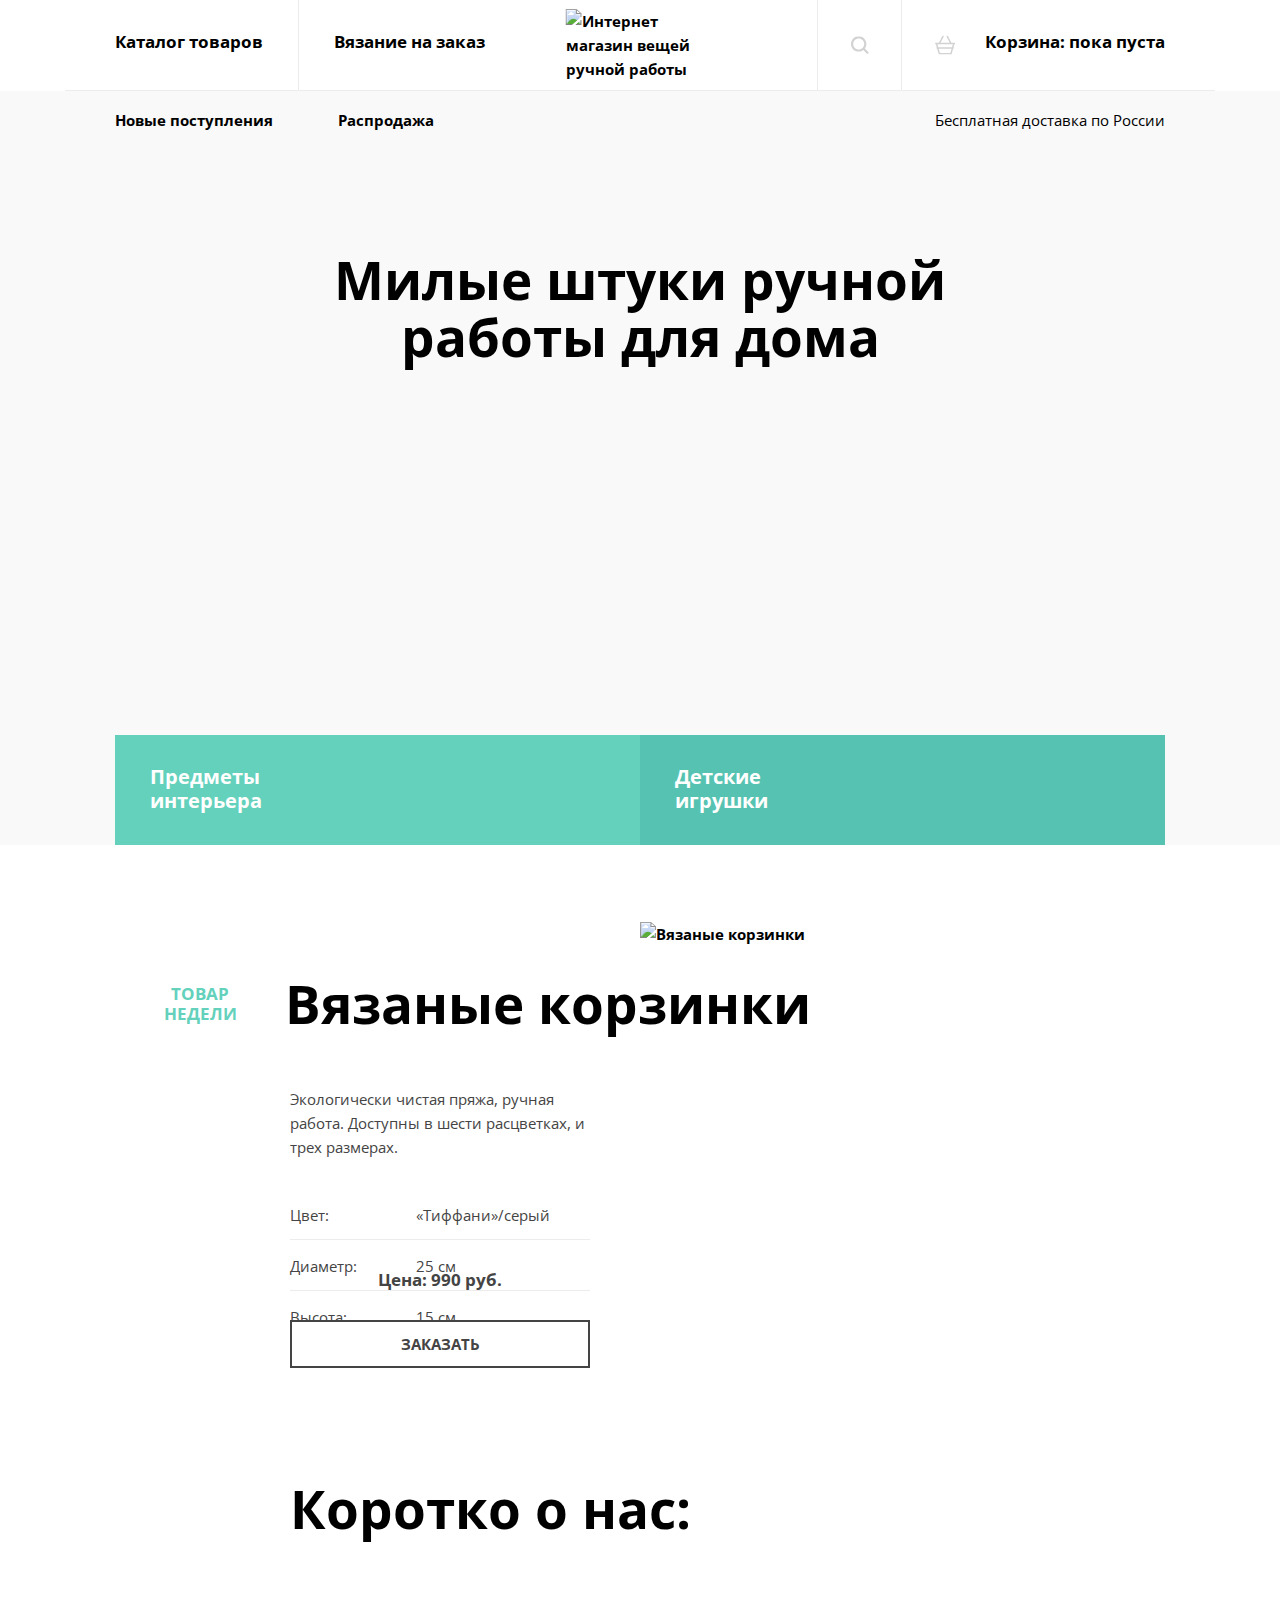
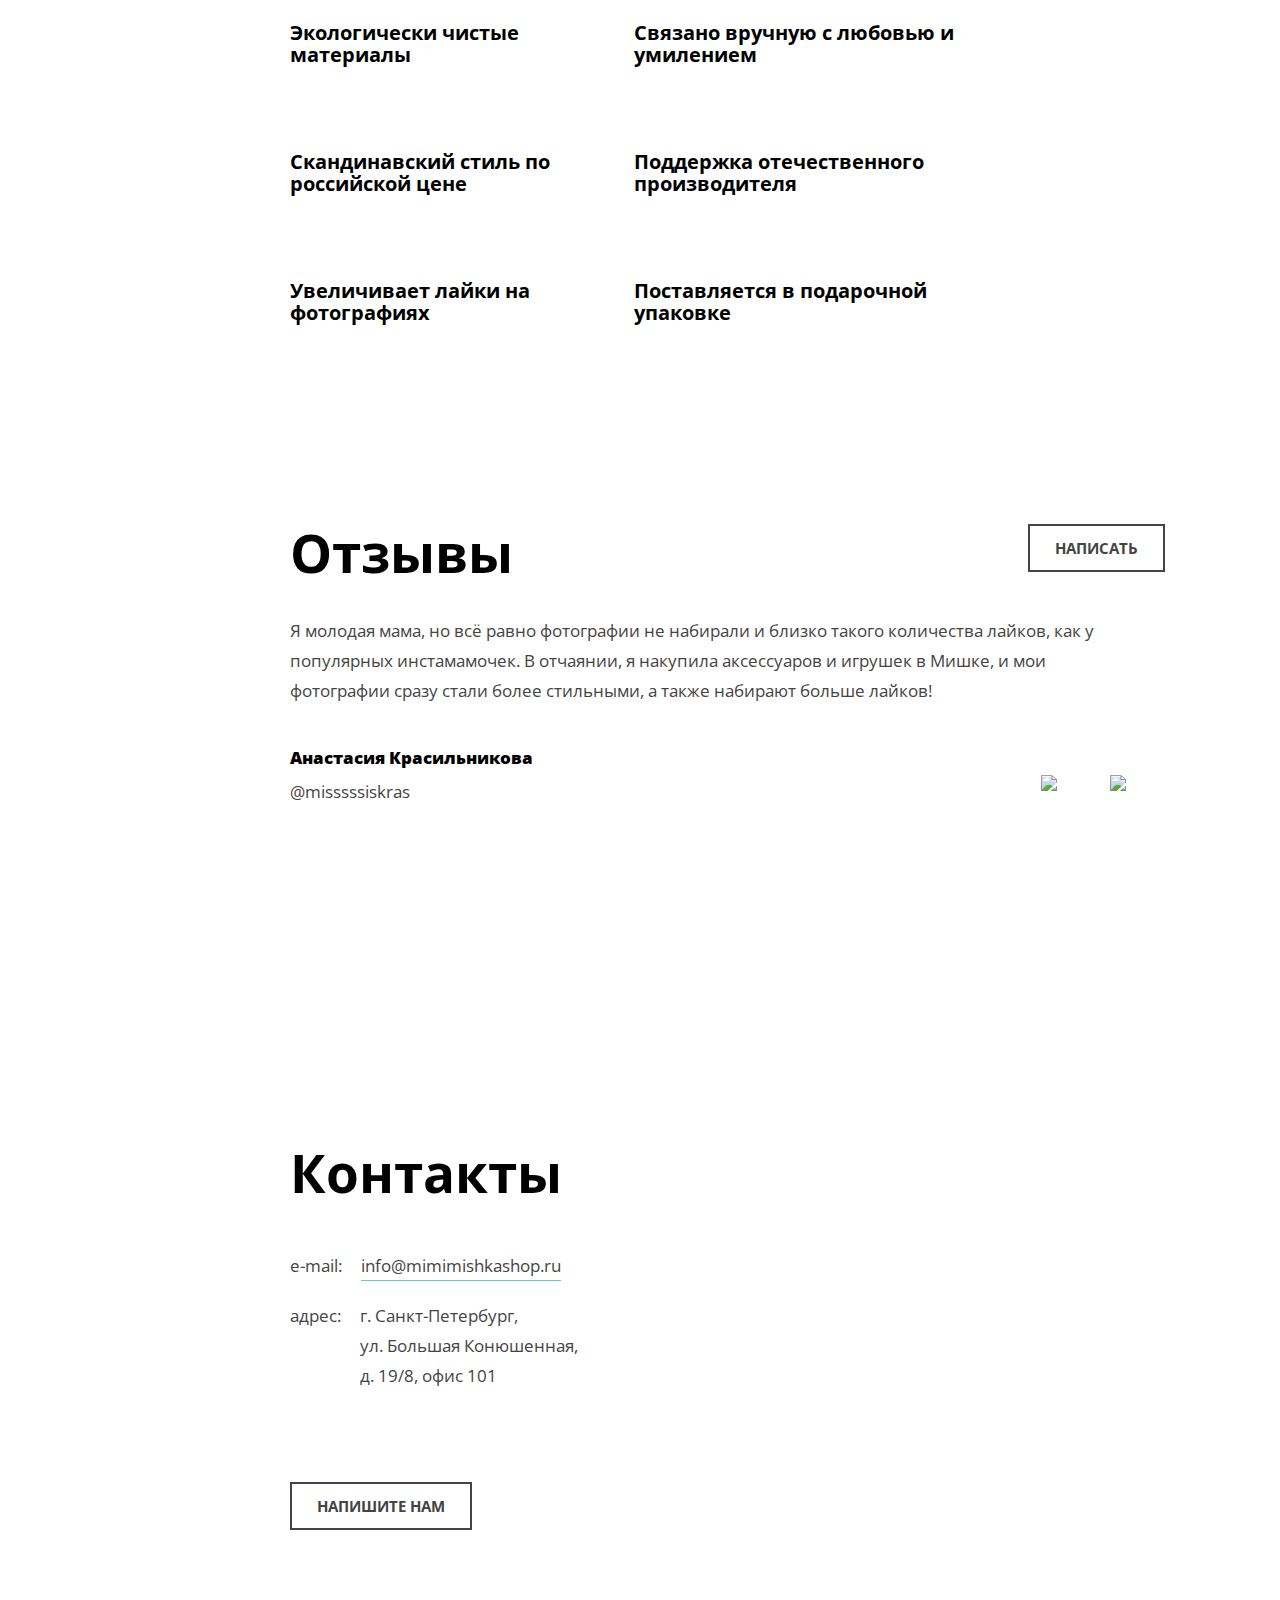
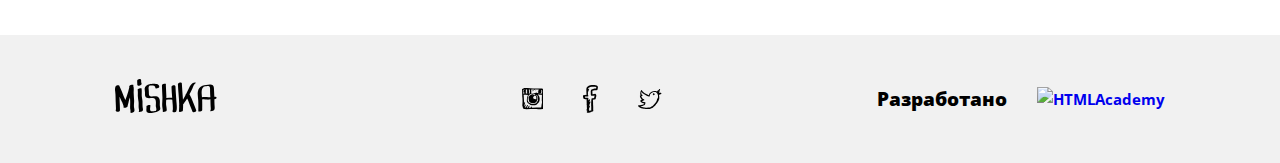
==== commit 7a84db30: "завершение модального окна" ====
--- a/index.html
+++ b/index.html
@@ -2,8 +2,8 @@
 <html lang="ru">
   <head>
     <meta charset="utf-8">
+    <title>HTML Academy: Мишка</title>
     <meta name="viewport" content="width=device-width, initial-scale=1">
-    <title>HTML Academy: Мишка</title>
     <link href="https://fonts.googleapis.com/css?family=Open+Sans:400,700&display=swap&subset=cyrillic" rel="stylesheet">
     <link rel="stylesheet" href="css/style.css">
   </head>
@@ -111,7 +111,7 @@
           </div>
           <div class="weekly-product__inner-two">
             <p class="weekly-product__price">Цена: 990 руб.</p>
-            <a class="button weekly-product__button" href="">Заказать</a>
+            <a class="button weekly-product__button addToBasket" href="">Заказать</a>
           </div>
         </div>
       </section>
@@ -254,6 +254,33 @@
         </div>
       </div>
     </footer>
+    <div class="popup__wrapper">
+      <section class="popup">
+        <div class="popup__inner">
+          <h2 class="popup__title">Добавить в корзину</h2>
+          <p class="popup__text">Выберите размер:</p>
+          <form action="https://echo.htmlacademy.ru" method="GET">
+            <ul class="popup__list">
+              <li class="popup__item">
+                <input class="visually-hidden popup__input" type="checkbox" id="checkbox-small" name="size" value="small" checked>
+                <label class="popup__size" for="checkbox-small">s</label>
+              </li>
+              <li class="popup__item">
+                <input class="visually-hidden popup__input" type="checkbox" id="checkbox-medium" name="size" value="medium">
+                <label class="popup__size" for="checkbox-medium">m</label>
+              </li>
+              <li class="popup__item">
+                <input class="visually-hidden popup__input" type="checkbox" id="checkbox-large" name="size" value="large">
+                <label class="popup__size" for="checkbox-large">l</label>
+              </li>
+            </ul>
+            <button class="button popup__button" type="submit">Добавить</button>
+          </form>
+        </div>
+      </section>
+      <div class="popup__overlay"></div>
+    </div>
     <script src="js/script.js"></script>
+    <script src="js/script-popup.js"></script>
   </body>
 </html>
--- a/css/style.css
+++ b/css/style.css
@@ -1139,6 +1139,7 @@
       height: 1px;
       width: 100%;
       bottom: 0;
+      left: 0;
       background-color: #62d1ba;
       -webkit-transition: all .3s ease;
       transition: all .3s ease; }
@@ -1659,7 +1660,8 @@
   display: inline-block; }
 
 .form__button {
-  width: 100%; }
+  width: 100%;
+  outline: none; }
 
 @media (min-width: 768px) {
   .form__fieldset {
@@ -1849,3 +1851,94 @@
     margin-left: 90px; }
   .footer__developed {
     padding-bottom: 0; } }
+
+.popup {
+  padding: 35px 30px 45px 30px;
+  margin: 0 auto;
+  border: 1px solid #c7c7c7;
+  -webkit-box-shadow: 0 5px 7px 1px rgba(0, 0, 0, 0.15);
+          box-shadow: 0 5px 7px 1px rgba(0, 0, 0, 0.15);
+  background-color: #fff;
+  position: fixed;
+  top: 50%;
+  left: 50%;
+  -webkit-transform: translate(-50%, -50%);
+          transform: translate(-50%, -50%);
+  z-index: 15;
+  display: none; }
+  .popup__overlay {
+    width: 100%;
+    height: 100%;
+    position: fixed;
+    top: 0;
+    left: 0;
+    z-index: 14;
+    background-color: #fff;
+    opacity: 0.8;
+    display: none; }
+  .popup__overlay-show {
+    display: block; }
+  .popup-show {
+    display: block;
+    opacity: 1; }
+  .popup__inner {
+    max-width: 350px;
+    min-width: 260px; }
+  .popup__title {
+    text-transform: uppercase;
+    margin: 0;
+    margin-bottom: 25px;
+    font-size: 25px;
+    line-height: 30px;
+    text-align: center; }
+  .popup__text {
+    text-align: center;
+    margin-bottom: 25px;
+    font-weight: 400; }
+  .popup__list {
+    list-style: none;
+    margin: 0;
+    padding: 0;
+    margin-bottom: 30px;
+    margin-left: -7px;
+    display: -webkit-box;
+    display: -ms-flexbox;
+    display: flex; }
+  .popup__item {
+    -webkit-box-flex: 1;
+        -ms-flex-positive: 1;
+            flex-grow: 1; }
+  .popup__size {
+    text-transform: uppercase;
+    font-size: 17px;
+    line-height: 16px;
+    padding: 20px;
+    border: 2px solid #ececec;
+    margin-left: 7px;
+    display: -webkit-box;
+    display: -ms-flexbox;
+    display: flex;
+    -webkit-box-pack: center;
+        -ms-flex-pack: center;
+            justify-content: center; }
+  .popup__input:checked + .popup__size {
+    border-color: #63d1bb; }
+  .popup__size:hover {
+    border-color: #c7c7c7; }
+  .popup__button {
+    width: 100%;
+    background-color: #63d1bb;
+    border-color: #63d1bb;
+    color: #fff;
+    outline: none; }
+    .popup__button:hover {
+      border-color: #444444; }
+
+@media (min-width: 768px) {
+  .popup {
+    max-width: 566px;
+    padding: 50px 105px 45px 105px; }
+    .popup__title {
+      font-size: 30px; }
+    .popup__text {
+      font-size: 17px; } }
